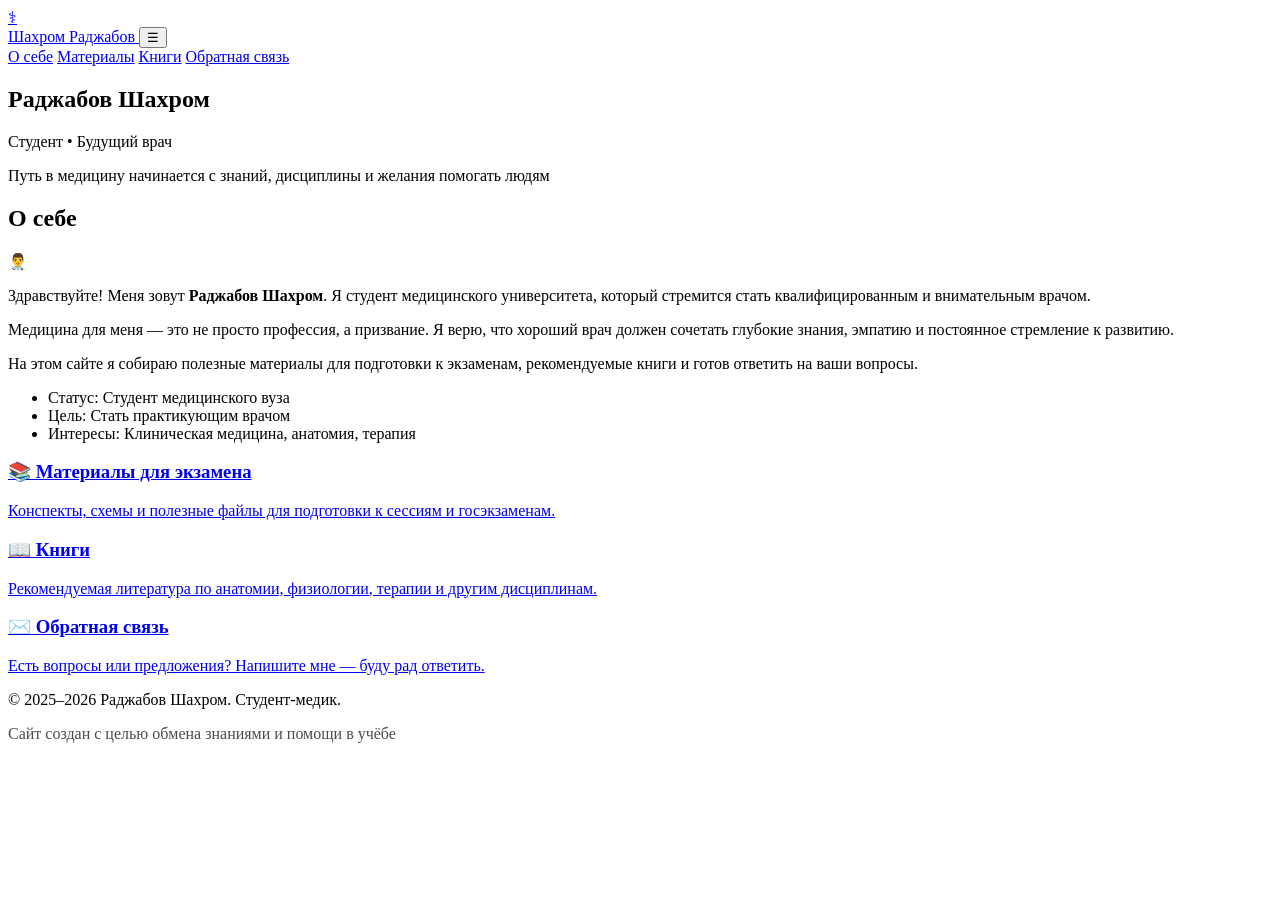
==== index.html @ 245963ad "Add files via upload" ====
<!DOCTYPE html>
<html lang="ru">
<head>
  <meta charset="UTF-8">
  <meta name="viewport" content="width=device-width, initial-scale=1.0">
  <title>Раджабов Шахром — Будущий врач</title>
  <meta name="description" content="Персональный сайт студента-медика Раджабова Шахрома. Материалы для экзамена, книги и контакты.">
  <link rel="stylesheet" href="css/style.css">
</head>
<body>

  <!-- Header -->
  <header class="header">
    <div class="container header-inner">
      <a href="index.html" class="logo">
        <div class="logo-icon">⚕</div>
        <span>Шахром Раджабов</span>
      </a>

      <button class="burger" id="burger" aria-label="Меню">☰</button>

      <nav class="nav" id="nav">
        <a href="index.html" class="active">О себе</a>
        <a href="materials.html">Материалы</a>
        <a href="books.html">Книги</a>
        <a href="contact.html">Обратная связь</a>
      </nav>
    </div>
  </header>

  <!-- Hero -->
  <section class="hero">
    <div class="container">
      <h1>Раджабов Шахром</h1>
      <p class="subtitle">Студент • Будущий врач</p>
      <p class="tagline">Путь в медицину начинается с знаний, дисциплины и желания помогать людям</p>
    </div>
  </section>

  <!-- About -->
  <section class="section">
    <div class="container">
      <h2 class="section-title">О себе</h2>

      <div class="about-content">
        <div class="about-photo">👨‍⚕️</div>

        <div class="about-text">
          <p>
            Здравствуйте! Меня зовут <strong>Раджабов Шахром</strong>. Я студент медицинского университета, 
            который стремится стать квалифицированным и внимательным врачом.
          </p>
          <p>
            Медицина для меня — это не просто профессия, а призвание. Я верю, что хороший врач должен 
            сочетать глубокие знания, эмпатию и постоянное стремление к развитию.
          </p>
          <p>
            На этом сайте я собираю полезные материалы для подготовки к экзаменам, 
            рекомендуемые книги и готов ответить на ваши вопросы.
          </p>

          <ul class="info-list">
            <li>
              <span class="label">Статус:</span>
              <span>Студент медицинского вуза</span>
            </li>
            <li>
              <span class="label">Цель:</span>
              <span>Стать практикующим врачом</span>
            </li>
            <li>
              <span class="label">Интересы:</span>
              <span>Клиническая медицина, анатомия, терапия</span>
            </li>
          </ul>
        </div>
      </div>
    </div>
  </section>

  <!-- Quick links -->
  <section class="section" style="padding-top: 0;">
    <div class="container">
      <div class="grid-3">
        <a href="materials.html" class="card">
          <h3>📚 Материалы для экзамена</h3>
          <p>Конспекты, схемы и полезные файлы для подготовки к сессиям и госэкзаменам.</p>
        </a>
        <a href="books.html" class="card">
          <h3>📖 Книги</h3>
          <p>Рекомендуемая литература по анатомии, физиологии, терапии и другим дисциплинам.</p>
        </a>
        <a href="contact.html" class="card">
          <h3>✉️ Обратная связь</h3>
          <p>Есть вопросы или предложения? Напишите мне — буду рад ответить.</p>
        </a>
      </div>
    </div>
  </section>

  <!-- Footer -->
  <footer class="footer">
    <div class="container">
      <p>© 2025–2026 Раджабов Шахром. Студент-медик.</p>
      <p style="margin-top: 6px; opacity: 0.7;">Сайт создан с целью обмена знаниями и помощи в учёбе</p>
    </div>
  </footer>

  <script src="js/main.js"></script>
</body>
</html>
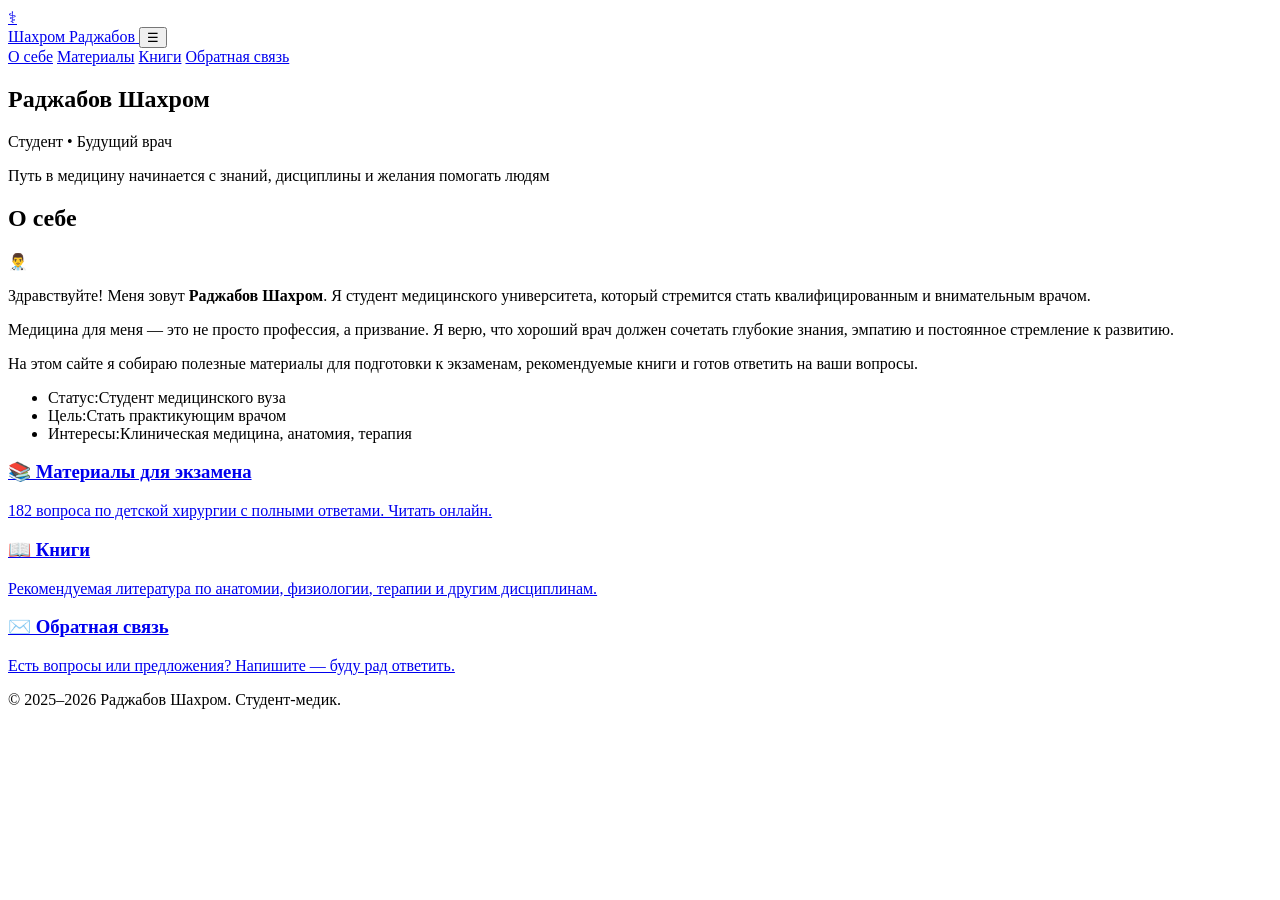
==== commit a71c37bd: "Add files via upload" ====
--- a/index.html
+++ b/index.html
@@ -4,21 +4,18 @@
   <meta charset="UTF-8">
   <meta name="viewport" content="width=device-width, initial-scale=1.0">
   <title>Раджабов Шахром — Будущий врач</title>
-  <meta name="description" content="Персональный сайт студента-медика Раджабова Шахрома. Материалы для экзамена, книги и контакты.">
+  <meta name="description" content="Персональный сайт студента-медика Раджабова Шахрома.">
   <link rel="stylesheet" href="css/style.css">
 </head>
 <body>
 
-  <!-- Header -->
   <header class="header">
     <div class="container header-inner">
       <a href="index.html" class="logo">
         <div class="logo-icon">⚕</div>
         <span>Шахром Раджабов</span>
       </a>
-
       <button class="burger" id="burger" aria-label="Меню">☰</button>
-
       <nav class="nav" id="nav">
         <a href="index.html" class="active">О себе</a>
         <a href="materials.html">Материалы</a>
@@ -28,7 +25,6 @@
     </div>
   </header>
 
-  <!-- Hero -->
   <section class="hero">
     <div class="container">
       <h1>Раджабов Шахром</h1>
@@ -37,14 +33,11 @@
     </div>
   </section>
 
-  <!-- About -->
   <section class="section">
     <div class="container">
       <h2 class="section-title">О себе</h2>
-
       <div class="about-content">
         <div class="about-photo">👨‍⚕️</div>
-
         <div class="about-text">
           <p>
             Здравствуйте! Меня зовут <strong>Раджабов Шахром</strong>. Я студент медицинского университета, 
@@ -58,33 +51,22 @@
             На этом сайте я собираю полезные материалы для подготовки к экзаменам, 
             рекомендуемые книги и готов ответить на ваши вопросы.
           </p>
-
           <ul class="info-list">
-            <li>
-              <span class="label">Статус:</span>
-              <span>Студент медицинского вуза</span>
-            </li>
-            <li>
-              <span class="label">Цель:</span>
-              <span>Стать практикующим врачом</span>
-            </li>
-            <li>
-              <span class="label">Интересы:</span>
-              <span>Клиническая медицина, анатомия, терапия</span>
-            </li>
+            <li><span class="label">Статус:</span><span>Студент медицинского вуза</span></li>
+            <li><span class="label">Цель:</span><span>Стать практикующим врачом</span></li>
+            <li><span class="label">Интересы:</span><span>Клиническая медицина, анатомия, терапия</span></li>
           </ul>
         </div>
       </div>
     </div>
   </section>
 
-  <!-- Quick links -->
   <section class="section" style="padding-top: 0;">
     <div class="container">
       <div class="grid-3">
         <a href="materials.html" class="card">
           <h3>📚 Материалы для экзамена</h3>
-          <p>Конспекты, схемы и полезные файлы для подготовки к сессиям и госэкзаменам.</p>
+          <p>182 вопроса по детской хирургии с полными ответами. Читать онлайн.</p>
         </a>
         <a href="books.html" class="card">
           <h3>📖 Книги</h3>
@@ -92,17 +74,15 @@
         </a>
         <a href="contact.html" class="card">
           <h3>✉️ Обратная связь</h3>
-          <p>Есть вопросы или предложения? Напишите мне — буду рад ответить.</p>
+          <p>Есть вопросы или предложения? Напишите — буду рад ответить.</p>
         </a>
       </div>
     </div>
   </section>
 
-  <!-- Footer -->
   <footer class="footer">
     <div class="container">
       <p>© 2025–2026 Раджабов Шахром. Студент-медик.</p>
-      <p style="margin-top: 6px; opacity: 0.7;">Сайт создан с целью обмена знаниями и помощи в учёбе</p>
     </div>
   </footer>
 
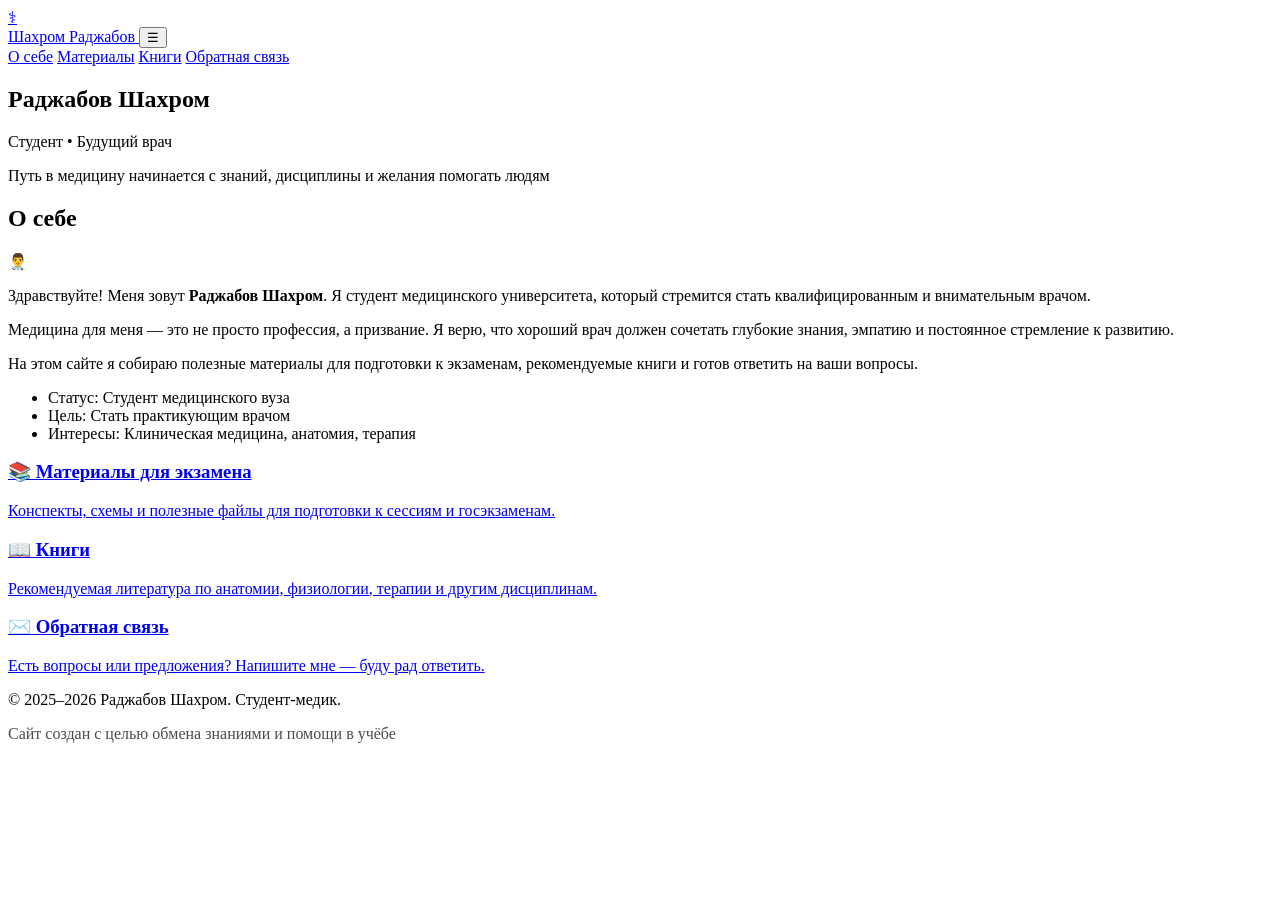
==== commit b4fa3d70: "Add files via upload" ====
--- a/index.html
+++ b/index.html
@@ -4,18 +4,21 @@
   <meta charset="UTF-8">
   <meta name="viewport" content="width=device-width, initial-scale=1.0">
   <title>Раджабов Шахром — Будущий врач</title>
-  <meta name="description" content="Персональный сайт студента-медика Раджабова Шахрома.">
+  <meta name="description" content="Персональный сайт студента-медика Раджабова Шахрома. Материалы для экзамена, книги и контакты.">
   <link rel="stylesheet" href="css/style.css">
 </head>
 <body>
 
+  <!-- Header -->
   <header class="header">
     <div class="container header-inner">
       <a href="index.html" class="logo">
         <div class="logo-icon">⚕</div>
         <span>Шахром Раджабов</span>
       </a>
+
       <button class="burger" id="burger" aria-label="Меню">☰</button>
+
       <nav class="nav" id="nav">
         <a href="index.html" class="active">О себе</a>
         <a href="materials.html">Материалы</a>
@@ -25,6 +28,7 @@
     </div>
   </header>
 
+  <!-- Hero -->
   <section class="hero">
     <div class="container">
       <h1>Раджабов Шахром</h1>
@@ -33,11 +37,14 @@
     </div>
   </section>
 
+  <!-- About -->
   <section class="section">
     <div class="container">
       <h2 class="section-title">О себе</h2>
+
       <div class="about-content">
         <div class="about-photo">👨‍⚕️</div>
+
         <div class="about-text">
           <p>
             Здравствуйте! Меня зовут <strong>Раджабов Шахром</strong>. Я студент медицинского университета, 
@@ -51,22 +58,33 @@
             На этом сайте я собираю полезные материалы для подготовки к экзаменам, 
             рекомендуемые книги и готов ответить на ваши вопросы.
           </p>
+
           <ul class="info-list">
-            <li><span class="label">Статус:</span><span>Студент медицинского вуза</span></li>
-            <li><span class="label">Цель:</span><span>Стать практикующим врачом</span></li>
-            <li><span class="label">Интересы:</span><span>Клиническая медицина, анатомия, терапия</span></li>
+            <li>
+              <span class="label">Статус:</span>
+              <span>Студент медицинского вуза</span>
+            </li>
+            <li>
+              <span class="label">Цель:</span>
+              <span>Стать практикующим врачом</span>
+            </li>
+            <li>
+              <span class="label">Интересы:</span>
+              <span>Клиническая медицина, анатомия, терапия</span>
+            </li>
           </ul>
         </div>
       </div>
     </div>
   </section>
 
+  <!-- Quick links -->
   <section class="section" style="padding-top: 0;">
     <div class="container">
       <div class="grid-3">
         <a href="materials.html" class="card">
           <h3>📚 Материалы для экзамена</h3>
-          <p>182 вопроса по детской хирургии с полными ответами. Читать онлайн.</p>
+          <p>Конспекты, схемы и полезные файлы для подготовки к сессиям и госэкзаменам.</p>
         </a>
         <a href="books.html" class="card">
           <h3>📖 Книги</h3>
@@ -74,15 +92,17 @@
         </a>
         <a href="contact.html" class="card">
           <h3>✉️ Обратная связь</h3>
-          <p>Есть вопросы или предложения? Напишите — буду рад ответить.</p>
+          <p>Есть вопросы или предложения? Напишите мне — буду рад ответить.</p>
         </a>
       </div>
     </div>
   </section>
 
+  <!-- Footer -->
   <footer class="footer">
     <div class="container">
       <p>© 2025–2026 Раджабов Шахром. Студент-медик.</p>
+      <p style="margin-top: 6px; opacity: 0.7;">Сайт создан с целью обмена знаниями и помощи в учёбе</p>
     </div>
   </footer>
 
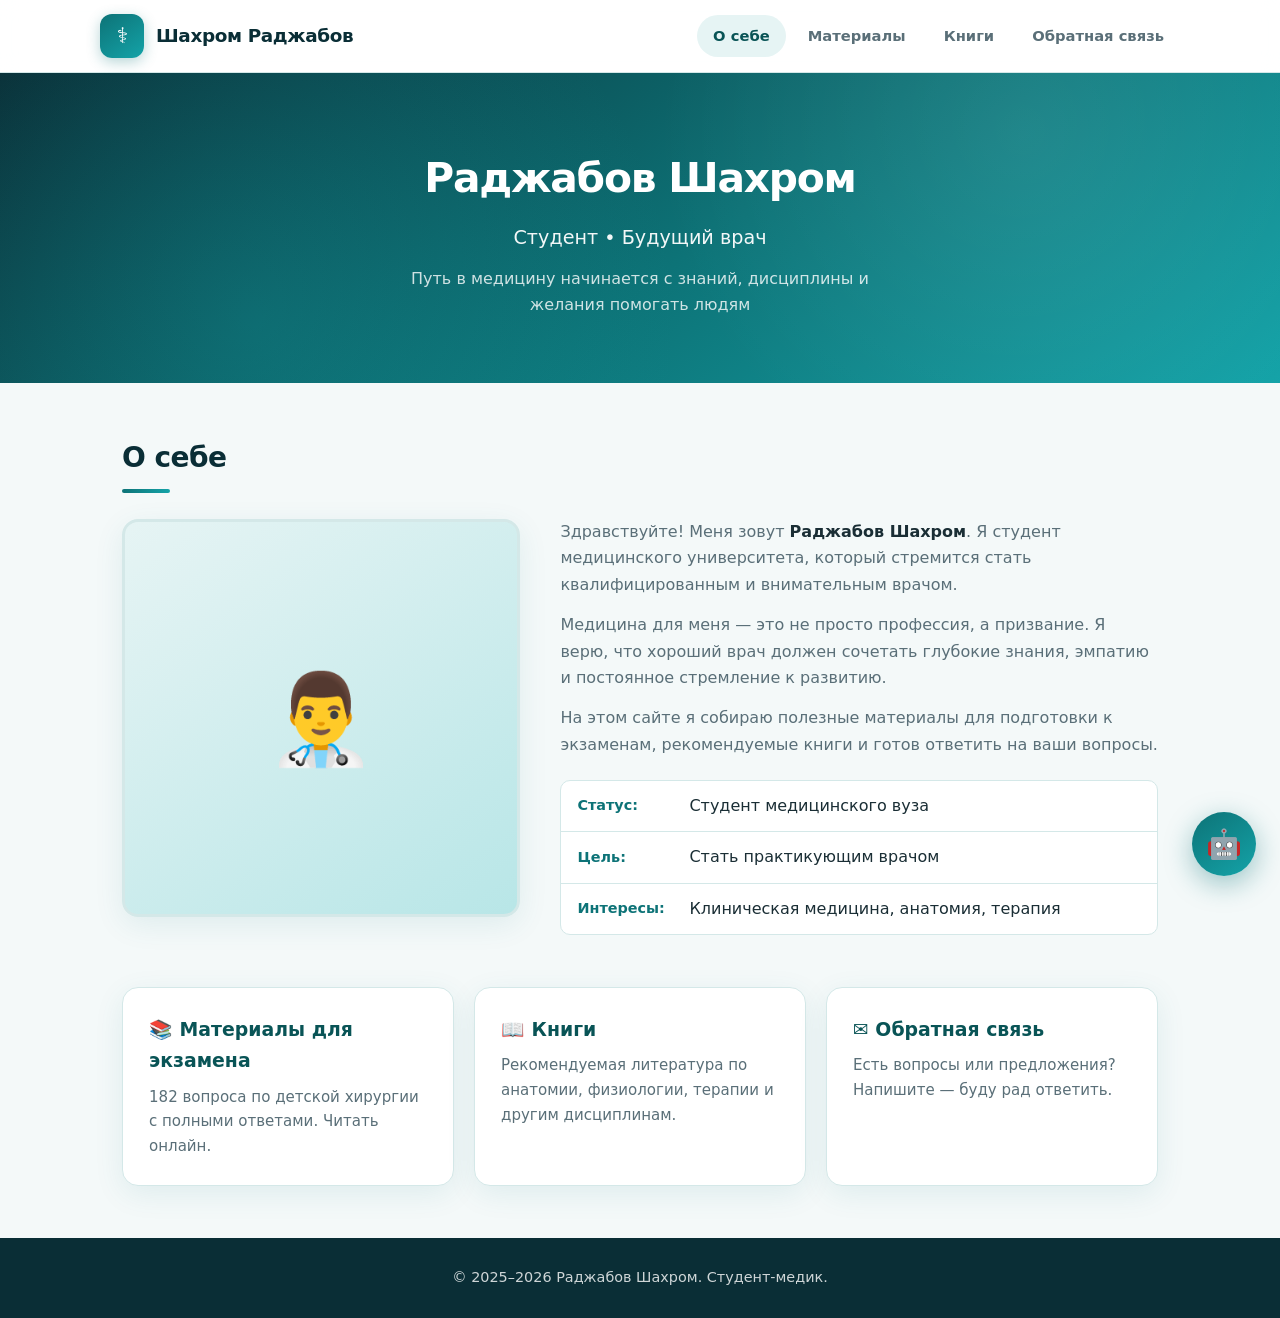
==== commit 8f4c392a: "Add files via upload" ====
--- a/index.html
+++ b/index.html
@@ -4,21 +4,746 @@
   <meta charset="UTF-8">
   <meta name="viewport" content="width=device-width, initial-scale=1.0">
   <title>Раджабов Шахром — Будущий врач</title>
-  <meta name="description" content="Персональный сайт студента-медика Раджабова Шахрома. Материалы для экзамена, книги и контакты.">
-  <link rel="stylesheet" href="css/style.css">
+  <meta name="description" content="Персональный сайт студента-медика Раджабова Шахрома.">
+  <style>
+/* ===== Современный медицинский дизайн ===== */
+@import url('https://fonts.googleapis.com/css2?family=Manrope:wght@400;500;600;700;800&family=JetBrains+Mono:wght@500&display=swap');
+
+:root {
+  --primary: #0d7377;
+  --primary-dark: #095456;
+  --primary-light: #e6f4f4;
+  --accent: #14a3a8;
+  --accent-soft: #b8e6e7;
+  --deep: #0a2e36;
+  --text: #1a2e35;
+  --text-light: #5a6f78;
+  --bg: #f4f9f9;
+  --white: #ffffff;
+  --border: #d4e8e8;
+  --shadow: 0 8px 30px rgba(13, 115, 119, 0.09);
+  --shadow-lg: 0 20px 50px rgba(13, 115, 119, 0.12);
+  --radius: 16px;
+  --radius-sm: 10px;
+}
+
+* { margin: 0; padding: 0; box-sizing: border-box; }
+
+html { scroll-behavior: smooth; }
+
+body {
+  font-family: 'Manrope', system-ui, sans-serif;
+  background: var(--bg);
+  color: var(--text);
+  line-height: 1.65;
+  min-height: 100vh;
+  display: flex;
+  flex-direction: column;
+}
+
+a { text-decoration: none; color: inherit; transition: 0.2s; }
+img { max-width: 100%; display: block; }
+
+.container {
+  width: 100%;
+  max-width: 1080px;
+  margin: 0 auto;
+  padding: 0 22px;
+}
+
+/* ===== Header ===== */
+.header {
+  background: rgba(255,255,255,0.92);
+  backdrop-filter: blur(12px);
+  -webkit-backdrop-filter: blur(12px);
+  border-bottom: 1px solid var(--border);
+  position: sticky;
+  top: 0;
+  z-index: 100;
+}
+
+.header-inner {
+  display: flex;
+  align-items: center;
+  justify-content: space-between;
+  padding: 14px 0;
+  gap: 16px;
+}
+
+.logo {
+  display: flex;
+  align-items: center;
+  gap: 12px;
+  font-weight: 800;
+  font-size: 1.15rem;
+  color: var(--deep);
+  letter-spacing: -0.02em;
+}
+
+.logo-icon {
+  width: 44px;
+  height: 44px;
+  background: linear-gradient(145deg, var(--primary), var(--accent));
+  border-radius: 12px;
+  display: flex;
+  align-items: center;
+  justify-content: center;
+  color: white;
+  font-size: 1.35rem;
+  box-shadow: 0 4px 14px rgba(13,115,119,0.3);
+}
+
+.nav {
+  display: flex;
+  gap: 6px;
+  flex-wrap: wrap;
+}
+
+.nav a {
+  padding: 9px 16px;
+  border-radius: 999px;
+  font-weight: 600;
+  font-size: 0.92rem;
+  color: var(--text-light);
+}
+
+.nav a:hover,
+.nav a.active {
+  background: var(--primary-light);
+  color: var(--primary-dark);
+}
+
+.burger {
+  display: none;
+  background: none;
+  border: none;
+  font-size: 1.55rem;
+  cursor: pointer;
+  color: var(--primary);
+}
+
+/* ===== Hero ===== */
+.hero {
+  background: linear-gradient(145deg, #0a2e36 0%, #0d7377 55%, #14a3a8 100%);
+  color: white;
+  padding: 72px 0 64px;
+  text-align: center;
+  position: relative;
+  overflow: hidden;
+}
+
+.hero::before {
+  content: '';
+  position: absolute;
+  inset: 0;
+  background: 
+    radial-gradient(circle at 20% 80%, rgba(20,163,168,0.25) 0%, transparent 40%),
+    radial-gradient(circle at 80% 20%, rgba(255,255,255,0.08) 0%, transparent 35%);
+  pointer-events: none;
+}
+
+.hero h1 {
+  font-size: 2.55rem;
+  margin-bottom: 10px;
+  font-weight: 800;
+  letter-spacing: -0.03em;
+  position: relative;
+}
+
+.hero .subtitle {
+  font-size: 1.2rem;
+  opacity: 0.95;
+  margin-bottom: 8px;
+  font-weight: 500;
+  position: relative;
+}
+
+.hero .tagline {
+  font-size: 1rem;
+  opacity: 0.8;
+  max-width: 480px;
+  margin: 12px auto 0;
+  position: relative;
+}
+
+/* ===== Sections ===== */
+.section {
+  padding: 52px 0;
+}
+
+.section-title {
+  font-size: 1.75rem;
+  color: var(--deep);
+  margin-bottom: 26px;
+  font-weight: 800;
+  letter-spacing: -0.02em;
+  position: relative;
+  padding-bottom: 12px;
+}
+
+.section-title::after {
+  content: '';
+  position: absolute;
+  left: 0;
+  bottom: 0;
+  width: 48px;
+  height: 4px;
+  background: linear-gradient(90deg, var(--primary), var(--accent));
+  border-radius: 4px;
+}
+
+/* ===== Cards ===== */
+.card {
+  background: var(--white);
+  border-radius: var(--radius);
+  padding: 26px;
+  box-shadow: var(--shadow);
+  border: 1px solid var(--border);
+  height: 100%;
+  transition: transform 0.25s, box-shadow 0.25s;
+}
+
+.card:hover {
+  transform: translateY(-5px);
+  box-shadow: var(--shadow-lg);
+}
+
+.card h3 {
+  color: var(--primary-dark);
+  margin-bottom: 8px;
+  font-size: 1.18rem;
+  font-weight: 700;
+}
+
+.card p {
+  color: var(--text-light);
+  font-size: 0.94rem;
+}
+
+.grid-2 {
+  display: grid;
+  grid-template-columns: repeat(auto-fit, minmax(280px, 1fr));
+  gap: 22px;
+}
+
+.grid-3 {
+  display: grid;
+  grid-template-columns: repeat(auto-fit, minmax(240px, 1fr));
+  gap: 20px;
+}
+
+/* ===== About ===== */
+.about-content {
+  display: grid;
+  grid-template-columns: 1fr 1.5fr;
+  gap: 40px;
+  align-items: start;
+}
+
+.about-photo {
+  background: linear-gradient(145deg, var(--primary-light), var(--accent-soft));
+  border-radius: var(--radius);
+  aspect-ratio: 1;
+  display: flex;
+  align-items: center;
+  justify-content: center;
+  font-size: 5.5rem;
+  border: 3px solid var(--border);
+  box-shadow: var(--shadow);
+}
+
+.about-text p {
+  margin-bottom: 14px;
+  color: var(--text-light);
+}
+
+.about-text strong { color: var(--text); }
+
+.info-list {
+  list-style: none;
+  margin-top: 22px;
+  background: var(--white);
+  border-radius: var(--radius-sm);
+  border: 1px solid var(--border);
+  overflow: hidden;
+}
+
+.info-list li {
+  padding: 12px 16px;
+  border-bottom: 1px solid var(--border);
+  display: flex;
+  gap: 12px;
+  align-items: center;
+}
+
+.info-list li:last-child { border-bottom: none; }
+
+.info-list .label {
+  font-weight: 700;
+  color: var(--primary);
+  min-width: 100px;
+  font-size: 0.9rem;
+}
+
+/* ===== Materials special ===== */
+.material-hero {
+  background: linear-gradient(145deg, #0a2e36, #0d7377 60%, #14a3a8);
+  color: white;
+  padding: 32px;
+  border-radius: var(--radius);
+  margin-bottom: 28px;
+  position: relative;
+  overflow: hidden;
+}
+
+.material-hero::before {
+  content: '';
+  position: absolute;
+  top: -40%;
+  right: -10%;
+  width: 280px;
+  height: 280px;
+  background: radial-gradient(circle, rgba(255,255,255,0.12) 0%, transparent 70%);
+  pointer-events: none;
+}
+
+.material-hero h3 {
+  color: white;
+  margin-bottom: 10px;
+  font-size: 1.4rem;
+  font-weight: 800;
+  position: relative;
+}
+
+.material-hero p {
+  opacity: 0.92;
+  margin-bottom: 20px;
+  line-height: 1.55;
+  position: relative;
+  max-width: 560px;
+}
+
+.btn-read {
+  display: inline-flex;
+  align-items: center;
+  gap: 10px;
+  background: white;
+  color: var(--primary-dark);
+  padding: 13px 24px;
+  border-radius: 999px;
+  font-weight: 700;
+  font-size: 0.98rem;
+  border: none;
+  cursor: pointer;
+  transition: 0.2s;
+  box-shadow: 0 4px 16px rgba(0,0,0,0.12);
+  position: relative;
+}
+
+.btn-read:hover {
+  transform: translateY(-2px);
+  box-shadow: 0 8px 24px rgba(0,0,0,0.15);
+}
+
+/* PDF Viewer Modal */
+.pdf-modal {
+  display: none;
+  position: fixed;
+  inset: 0;
+  background: rgba(10, 46, 54, 0.75);
+  z-index: 2000;
+  align-items: center;
+  justify-content: center;
+  padding: 16px;
+  backdrop-filter: blur(6px);
+}
+
+.pdf-modal.open {
+  display: flex;
+}
+
+.pdf-modal-inner {
+  background: white;
+  width: 100%;
+  max-width: 960px;
+  height: 90vh;
+  border-radius: 16px;
+  overflow: hidden;
+  display: flex;
+  flex-direction: column;
+  box-shadow: 0 25px 60px rgba(0,0,0,0.3);
+}
+
+.pdf-modal-header {
+  display: flex;
+  align-items: center;
+  justify-content: space-between;
+  padding: 12px 18px;
+  background: var(--deep);
+  color: white;
+  font-weight: 700;
+}
+
+.pdf-modal-header button {
+  background: rgba(255,255,255,0.15);
+  border: none;
+  color: white;
+  width: 36px;
+  height: 36px;
+  border-radius: 8px;
+  cursor: pointer;
+  font-size: 1.2rem;
+}
+
+.pdf-modal-body {
+  flex: 1;
+  background: #e8eef0;
+}
+
+.pdf-modal-body iframe,
+.pdf-modal-body embed {
+  width: 100%;
+  height: 100%;
+  border: none;
+}
+
+/* Search & questions */
+.search-box { margin-bottom: 20px; }
+.search-box input {
+  width: 100%;
+  max-width: 480px;
+  padding: 13px 18px;
+  border: 1.5px solid var(--border);
+  border-radius: 999px;
+  font-size: 1rem;
+  background: white;
+  font-family: inherit;
+  transition: 0.2s;
+}
+.search-box input:focus {
+  outline: none;
+  border-color: var(--primary);
+  box-shadow: 0 0 0 4px rgba(13,115,119,0.12);
+}
+
+.stats {
+  display: flex;
+  gap: 18px;
+  flex-wrap: wrap;
+  margin-bottom: 18px;
+  font-size: 0.9rem;
+  color: var(--text-light);
+}
+.stats strong { color: var(--primary); }
+
+.q-list { list-style: none; }
+.q-item {
+  background: white;
+  border: 1px solid var(--border);
+  border-radius: var(--radius-sm);
+  margin-bottom: 8px;
+  overflow: hidden;
+  transition: 0.15s;
+}
+.q-item:hover { box-shadow: var(--shadow); }
+.q-header {
+  display: flex;
+  align-items: flex-start;
+  gap: 12px;
+  padding: 13px 16px;
+  cursor: pointer;
+  user-select: none;
+}
+.q-num {
+  background: var(--primary-light);
+  color: var(--primary-dark);
+  font-weight: 800;
+  font-size: 0.8rem;
+  min-width: 34px;
+  height: 26px;
+  border-radius: 8px;
+  display: flex;
+  align-items: center;
+  justify-content: center;
+  flex-shrink: 0;
+  font-family: 'JetBrains Mono', monospace;
+}
+.q-title {
+  flex: 1;
+  font-weight: 600;
+  color: var(--text);
+  line-height: 1.4;
+  font-size: 0.95rem;
+}
+.q-toggle {
+  color: var(--text-light);
+  font-size: 0.85rem;
+  transition: transform 0.2s;
+  margin-top: 3px;
+}
+.q-item.open .q-toggle { transform: rotate(180deg); }
+.q-body {
+  display: none;
+  padding: 0 16px 14px 62px;
+  color: var(--text-light);
+  font-size: 0.9rem;
+  border-top: 1px solid var(--border);
+}
+.q-item.open .q-body {
+  display: block;
+  padding-top: 12px;
+}
+.q-body a { color: var(--primary); font-weight: 600; }
+
+.note {
+  background: var(--primary-light);
+  border-left: 4px solid var(--primary);
+  padding: 14px 18px;
+  border-radius: 0 10px 10px 0;
+  margin-bottom: 22px;
+  font-size: 0.92rem;
+  color: var(--text-light);
+}
+
+/* Item cards */
+.item-card {
+  display: flex;
+  gap: 16px;
+  align-items: flex-start;
+}
+.item-icon {
+  width: 50px;
+  height: 50px;
+  background: var(--primary-light);
+  border-radius: 12px;
+  display: flex;
+  align-items: center;
+  justify-content: center;
+  font-size: 1.45rem;
+  color: var(--primary);
+  flex-shrink: 0;
+}
+.badge {
+  display: inline-block;
+  background: var(--primary-light);
+  color: var(--primary-dark);
+  font-size: 0.72rem;
+  font-weight: 700;
+  padding: 3px 10px;
+  border-radius: 20px;
+  margin-top: 8px;
+}
+
+/* Contact form */
+.contact-form {
+  background: white;
+  padding: 30px;
+  border-radius: var(--radius);
+  box-shadow: var(--shadow);
+  border: 1px solid var(--border);
+  max-width: 560px;
+}
+.form-group { margin-bottom: 18px; }
+.form-group label {
+  display: block;
+  font-weight: 700;
+  margin-bottom: 6px;
+  color: var(--text);
+  font-size: 0.92rem;
+}
+.form-group input,
+.form-group textarea {
+  width: 100%;
+  padding: 12px 14px;
+  border: 1.5px solid var(--border);
+  border-radius: 10px;
+  font-size: 1rem;
+  font-family: inherit;
+  background: var(--bg);
+  transition: 0.2s;
+}
+.form-group input:focus,
+.form-group textarea:focus {
+  outline: none;
+  border-color: var(--primary);
+  background: white;
+}
+.form-group textarea { min-height: 130px; resize: vertical; }
+
+.btn {
+  display: inline-flex;
+  align-items: center;
+  gap: 8px;
+  background: linear-gradient(135deg, var(--primary), var(--accent));
+  color: white;
+  border: none;
+  padding: 13px 26px;
+  border-radius: 999px;
+  font-size: 1rem;
+  font-weight: 700;
+  cursor: pointer;
+  transition: 0.2s;
+  font-family: inherit;
+}
+.btn:hover {
+  transform: translateY(-2px);
+  box-shadow: 0 8px 22px rgba(13,115,119,0.3);
+}
+
+/* Footer */
+.footer {
+  background: var(--deep);
+  color: rgba(255,255,255,0.8);
+  padding: 28px 0;
+  margin-top: auto;
+  text-align: center;
+  font-size: 0.9rem;
+}
+.footer a { color: white; font-weight: 600; }
+
+/* ===== AI Chat Widget ===== */
+.ai-chat-btn {
+  position: fixed;
+  bottom: 24px;
+  right: 24px;
+  width: 64px;
+  height: 64px;
+  border-radius: 50%;
+  background: linear-gradient(145deg, var(--primary), var(--accent));
+  color: white;
+  border: none;
+  box-shadow: 0 8px 28px rgba(13, 115, 119, 0.4);
+  cursor: pointer;
+  z-index: 1500;
+  display: flex;
+  align-items: center;
+  justify-content: center;
+  font-size: 1.8rem;
+  transition: transform 0.2s, box-shadow 0.2s;
+  animation: pulse-soft 2.5s infinite;
+}
+
+@keyframes pulse-soft {
+  0%, 100% { box-shadow: 0 8px 28px rgba(13, 115, 119, 0.4); }
+  50% { box-shadow: 0 8px 36px rgba(13, 115, 119, 0.55), 0 0 0 10px rgba(13, 115, 119, 0.08); }
+}
+
+.ai-chat-btn:hover {
+  transform: scale(1.1);
+  animation: none;
+}
+
+.ai-chat-btn.open {
+  background: #5a6f78;
+  animation: none;
+}
+
+.ai-chat-panel {
+  position: fixed;
+  bottom: 100px;
+  right: 24px;
+  width: 390px;
+  max-width: calc(100vw - 28px);
+  height: 540px;
+  max-height: calc(100vh - 130px);
+  background: white;
+  border-radius: 18px;
+  box-shadow: 0 16px 50px rgba(0,0,0,0.2);
+  z-index: 1499;
+  display: none;
+  flex-direction: column;
+  overflow: hidden;
+  border: 1px solid var(--border);
+}
+
+.ai-chat-panel.open { display: flex; }
+
+.ai-chat-header {
+  background: linear-gradient(145deg, var(--deep), var(--primary));
+  color: white;
+  padding: 14px 16px;
+  display: flex;
+  align-items: center;
+  justify-content: space-between;
+  font-weight: 700;
+  font-size: 1rem;
+}
+
+.ai-chat-header button {
+  background: rgba(255,255,255,0.18);
+  border: none;
+  color: white;
+  width: 34px;
+  height: 34px;
+  border-radius: 10px;
+  cursor: pointer;
+  font-size: 1.15rem;
+  display: flex;
+  align-items: center;
+  justify-content: center;
+}
+
+.ai-chat-body {
+  flex: 1;
+  background: #f0f7f7;
+  position: relative;
+}
+
+.ai-chat-body iframe {
+  width: 100%;
+  height: 100%;
+  border: none;
+}
+
+.ai-chat-disclaimer {
+  padding: 9px 14px;
+  font-size: 0.7rem;
+  color: var(--text-light);
+  background: #eef5f5;
+  border-top: 1px solid var(--border);
+  text-align: center;
+  line-height: 1.4;
+}
+
+/* Responsive */
+@media (max-width: 768px) {
+  .burger { display: block; }
+  .nav {
+    display: none;
+    position: absolute;
+    top: 100%;
+    left: 0; right: 0;
+    background: white;
+    flex-direction: column;
+    padding: 14px;
+    box-shadow: var(--shadow);
+    border-top: 1px solid var(--border);
+  }
+  .nav.open { display: flex; }
+  .nav a { padding: 12px 16px; border-radius: 10px; }
+  .hero h1 { font-size: 1.9rem; }
+  .about-content { grid-template-columns: 1fr; }
+  .about-photo { max-width: 200px; margin: 0 auto; }
+  .section { padding: 40px 0; }
+  .ai-chat-panel {
+    right: 12px; left: 12px;
+    width: auto;
+    bottom: 92px;
+  }
+  .ai-chat-btn { right: 16px; bottom: 16px; width: 58px; height: 58px; }
+}
+
+</style>
 </head>
 <body>
 
-  <!-- Header -->
   <header class="header">
     <div class="container header-inner">
       <a href="index.html" class="logo">
         <div class="logo-icon">⚕</div>
         <span>Шахром Раджабов</span>
       </a>
-
       <button class="burger" id="burger" aria-label="Меню">☰</button>
-
       <nav class="nav" id="nav">
         <a href="index.html" class="active">О себе</a>
         <a href="materials.html">Материалы</a>
@@ -28,7 +753,6 @@
     </div>
   </header>
 
-  <!-- Hero -->
   <section class="hero">
     <div class="container">
       <h1>Раджабов Шахром</h1>
@@ -37,14 +761,11 @@
     </div>
   </section>
 
-  <!-- About -->
   <section class="section">
     <div class="container">
       <h2 class="section-title">О себе</h2>
-
       <div class="about-content">
         <div class="about-photo">👨‍⚕️</div>
-
         <div class="about-text">
           <p>
             Здравствуйте! Меня зовут <strong>Раджабов Шахром</strong>. Я студент медицинского университета, 
@@ -58,33 +779,22 @@
             На этом сайте я собираю полезные материалы для подготовки к экзаменам, 
             рекомендуемые книги и готов ответить на ваши вопросы.
           </p>
-
           <ul class="info-list">
-            <li>
-              <span class="label">Статус:</span>
-              <span>Студент медицинского вуза</span>
-            </li>
-            <li>
-              <span class="label">Цель:</span>
-              <span>Стать практикующим врачом</span>
-            </li>
-            <li>
-              <span class="label">Интересы:</span>
-              <span>Клиническая медицина, анатомия, терапия</span>
-            </li>
+            <li><span class="label">Статус:</span><span>Студент медицинского вуза</span></li>
+            <li><span class="label">Цель:</span><span>Стать практикующим врачом</span></li>
+            <li><span class="label">Интересы:</span><span>Клиническая медицина, анатомия, терапия</span></li>
           </ul>
         </div>
       </div>
     </div>
   </section>
 
-  <!-- Quick links -->
   <section class="section" style="padding-top: 0;">
     <div class="container">
       <div class="grid-3">
         <a href="materials.html" class="card">
           <h3>📚 Материалы для экзамена</h3>
-          <p>Конспекты, схемы и полезные файлы для подготовки к сессиям и госэкзаменам.</p>
+          <p>182 вопроса по детской хирургии с полными ответами. Читать онлайн.</p>
         </a>
         <a href="books.html" class="card">
           <h3>📖 Книги</h3>
@@ -92,20 +802,139 @@
         </a>
         <a href="contact.html" class="card">
           <h3>✉️ Обратная связь</h3>
-          <p>Есть вопросы или предложения? Напишите мне — буду рад ответить.</p>
+          <p>Есть вопросы или предложения? Напишите — буду рад ответить.</p>
         </a>
       </div>
     </div>
   </section>
 
-  <!-- Footer -->
   <footer class="footer">
     <div class="container">
       <p>© 2025–2026 Раджабов Шахром. Студент-медик.</p>
-      <p style="margin-top: 6px; opacity: 0.7;">Сайт создан с целью обмена знаниями и помощи в учёбе</p>
     </div>
   </footer>
 
-  <script src="js/main.js"></script>
+  
+<script>
+// Мобильное меню + AI + PDF viewer
+document.addEventListener('DOMContentLoaded', () => {
+  // Burger menu
+  const burger = document.getElementById('burger');
+  const nav = document.getElementById('nav');
+  if (burger && nav) {
+    burger.addEventListener('click', () => {
+      nav.classList.toggle('open');
+      burger.textContent = nav.classList.contains('open') ? '✕' : '☰';
+    });
+    nav.querySelectorAll('a').forEach(link => {
+      link.addEventListener('click', () => {
+        nav.classList.remove('open');
+        burger.textContent = '☰';
+      });
+    });
+  }
+
+  // AI Chat
+  initAIChat();
+
+  // PDF Viewer buttons
+  document.querySelectorAll('[data-open-pdf]').forEach(btn => {
+    btn.addEventListener('click', (e) => {
+      e.preventDefault();
+      openPdfViewer(btn.getAttribute('data-open-pdf'));
+    });
+  });
+});
+
+function initAIChat() {
+  // Remove existing if any
+  const oldBtn = document.getElementById('aiChatBtn');
+  const oldPanel = document.getElementById('aiChatPanel');
+  if (oldBtn) oldBtn.remove();
+  if (oldPanel) oldPanel.remove();
+
+  const btn = document.createElement('button');
+  btn.className = 'ai-chat-btn';
+  btn.id = 'aiChatBtn';
+  btn.setAttribute('aria-label', 'Открыть ИИ-помощник');
+  btn.innerHTML = '🤖';
+  document.body.appendChild(btn);
+
+  const panel = document.createElement('div');
+  panel.className = 'ai-chat-panel';
+  panel.id = 'aiChatPanel';
+  panel.innerHTML = `
+    <div class="ai-chat-header">
+      <span>🤖 ИИ-помощник</span>
+      <button id="aiChatClose" aria-label="Закрыть">✕</button>
+    </div>
+    <div class="ai-chat-body">
+      <iframe 
+        src="https://free.ai/embed/chat/" 
+        title="AI Chat"
+        allow="clipboard-write"
+        loading="lazy">
+      </iframe>
+    </div>
+    <div class="ai-chat-disclaimer">
+      Общий ИИ-помощник. Не заменяет учебники и врача.<br>
+      Для точных ответов по экзамену — откройте материалы сайта.
+    </div>
+  `;
+  document.body.appendChild(panel);
+
+  const closeBtn = document.getElementById('aiChatClose');
+
+  btn.addEventListener('click', () => {
+    const isOpen = panel.classList.toggle('open');
+    btn.classList.toggle('open', isOpen);
+    btn.innerHTML = isOpen ? '✕' : '🤖';
+  });
+
+  closeBtn.addEventListener('click', () => {
+    panel.classList.remove('open');
+    btn.classList.remove('open');
+    btn.innerHTML = '🤖';
+  });
+}
+
+// PDF Viewer
+function openPdfViewer(pdfUrl) {
+  let modal = document.getElementById('pdfModal');
+  if (!modal) {
+    modal = document.createElement('div');
+    modal.id = 'pdfModal';
+    modal.className = 'pdf-modal';
+    modal.innerHTML = `
+      <div class="pdf-modal-inner">
+        <div class="pdf-modal-header">
+          <span>Детская хирургия — вопросы 1–182</span>
+          <button id="pdfModalClose" aria-label="Закрыть">✕</button>
+        </div>
+        <div class="pdf-modal-body">
+          <iframe id="pdfFrame" src="" title="PDF Viewer"></iframe>
+        </div>
+      </div>
+    `;
+    document.body.appendChild(modal);
+
+    document.getElementById('pdfModalClose').addEventListener('click', () => {
+      modal.classList.remove('open');
+      document.getElementById('pdfFrame').src = '';
+    });
+
+    modal.addEventListener('click', (e) => {
+      if (e.target === modal) {
+        modal.classList.remove('open');
+        document.getElementById('pdfFrame').src = '';
+      }
+    });
+  }
+
+  document.getElementById('pdfFrame').src = pdfUrl + '#toolbar=1&navpanes=0';
+  modal.classList.add('open');
+}
+
+</script>
 </body>
 </html>
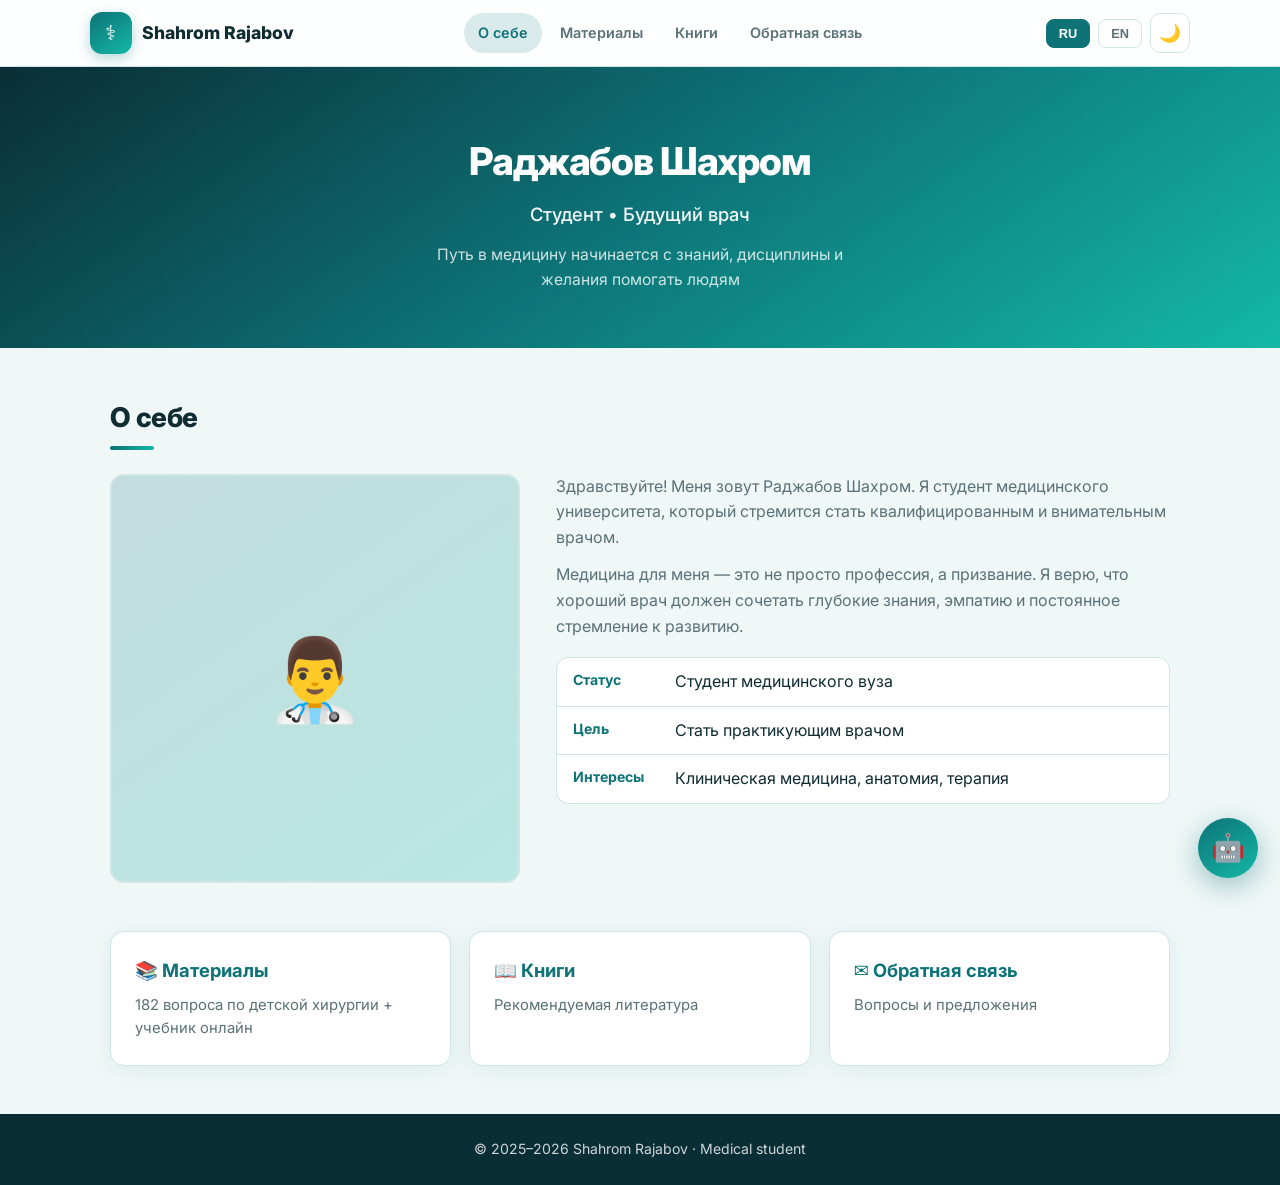
==== commit 5a691f0f: "Add files via upload" ====
--- a/index.html
+++ b/index.html
@@ -3,903 +3,568 @@
 <head>
   <meta charset="UTF-8">
   <meta name="viewport" content="width=device-width, initial-scale=1.0">
-  <title>Раджабов Шахром — Будущий врач</title>
-  <meta name="description" content="Персональный сайт студента-медика Раджабова Шахрома.">
-  <style>
-/* ===== Современный медицинский дизайн ===== */
-@import url('https://fonts.googleapis.com/css2?family=Manrope:wght@400;500;600;700;800&family=JetBrains+Mono:wght@500&display=swap');
+  <title>Shahrom Rajabov — Future Doctor</title>
+  <style>@import url('https://fonts.googleapis.com/css2?family=Inter:wght@400;500;600;700;800&display=swap');
 
 :root {
+  --bg: #f0f7f7;
+  --bg-card: #ffffff;
+  --text: #0f2c32;
+  --text-muted: #5a7178;
   --primary: #0d7377;
-  --primary-dark: #095456;
-  --primary-light: #e6f4f4;
-  --accent: #14a3a8;
-  --accent-soft: #b8e6e7;
-  --deep: #0a2e36;
-  --text: #1a2e35;
-  --text-light: #5a6f78;
-  --bg: #f4f9f9;
-  --white: #ffffff;
-  --border: #d4e8e8;
-  --shadow: 0 8px 30px rgba(13, 115, 119, 0.09);
-  --shadow-lg: 0 20px 50px rgba(13, 115, 119, 0.12);
-  --radius: 16px;
-  --radius-sm: 10px;
+  --primary-hover: #0a5c5f;
+  --accent: #14b8a6;
+  --border: #d0e5e5;
+  --header-bg: rgba(255,255,255,0.9);
+  --shadow: 0 4px 24px rgba(13,115,119,0.08);
+  --radius: 14px;
+  --danger: #e11d48;
+}
+
+[data-theme="dark"] {
+  --bg: #0b1a1d;
+  --bg-card: #122529;
+  --text: #e6f2f2;
+  --text-muted: #8aa3a8;
+  --primary: #2dd4bf;
+  --primary-hover: #5eead4;
+  --accent: #14b8a6;
+  --border: #1e3a3f;
+  --header-bg: rgba(11,26,29,0.92);
+  --shadow: 0 4px 24px rgba(0,0,0,0.35);
 }
 
 * { margin: 0; padding: 0; box-sizing: border-box; }
-
 html { scroll-behavior: smooth; }
-
 body {
-  font-family: 'Manrope', system-ui, sans-serif;
+  font-family: 'Inter', system-ui, sans-serif;
   background: var(--bg);
   color: var(--text);
-  line-height: 1.65;
+  line-height: 1.6;
   min-height: 100vh;
   display: flex;
   flex-direction: column;
-}
-
+  transition: background 0.25s, color 0.25s;
+}
 a { text-decoration: none; color: inherit; transition: 0.2s; }
-img { max-width: 100%; display: block; }
-
-.container {
-  width: 100%;
-  max-width: 1080px;
-  margin: 0 auto;
-  padding: 0 22px;
-}
-
-/* ===== Header ===== */
+.container { width: 100%; max-width: 1100px; margin: 0 auto; padding: 0 20px; }
+
+/* Header */
 .header {
-  background: rgba(255,255,255,0.92);
-  backdrop-filter: blur(12px);
-  -webkit-backdrop-filter: blur(12px);
+  background: var(--header-bg);
+  backdrop-filter: blur(14px);
   border-bottom: 1px solid var(--border);
   position: sticky;
   top: 0;
   z-index: 100;
 }
-
 .header-inner {
   display: flex;
   align-items: center;
   justify-content: space-between;
-  padding: 14px 0;
-  gap: 16px;
-}
-
+  padding: 12px 0;
+  gap: 12px;
+}
 .logo {
   display: flex;
   align-items: center;
-  gap: 12px;
+  gap: 10px;
   font-weight: 800;
-  font-size: 1.15rem;
-  color: var(--deep);
-  letter-spacing: -0.02em;
-}
-
+  font-size: 1.1rem;
+  color: var(--text);
+}
 .logo-icon {
-  width: 44px;
-  height: 44px;
+  width: 42px; height: 42px;
   background: linear-gradient(145deg, var(--primary), var(--accent));
   border-radius: 12px;
-  display: flex;
-  align-items: center;
-  justify-content: center;
-  color: white;
-  font-size: 1.35rem;
+  display: flex; align-items: center; justify-content: center;
+  color: white; font-size: 1.3rem;
   box-shadow: 0 4px 14px rgba(13,115,119,0.3);
 }
-
-.nav {
-  display: flex;
-  gap: 6px;
-  flex-wrap: wrap;
-}
-
+.nav { display: flex; gap: 4px; flex-wrap: wrap; }
 .nav a {
-  padding: 9px 16px;
+  padding: 8px 14px;
   border-radius: 999px;
   font-weight: 600;
-  font-size: 0.92rem;
-  color: var(--text-light);
-}
-
-.nav a:hover,
-.nav a.active {
-  background: var(--primary-light);
-  color: var(--primary-dark);
-}
-
-.burger {
-  display: none;
-  background: none;
-  border: none;
-  font-size: 1.55rem;
+  font-size: 0.9rem;
+  color: var(--text-muted);
+}
+.nav a:hover, .nav a.active {
+  background: color-mix(in srgb, var(--primary) 15%, transparent);
+  color: var(--primary);
+}
+.header-actions { display: flex; align-items: center; gap: 8px; }
+.icon-btn {
+  width: 40px; height: 40px;
+  border-radius: 10px;
+  border: 1px solid var(--border);
+  background: var(--bg-card);
+  color: var(--text);
   cursor: pointer;
-  color: var(--primary);
-}
-
-/* ===== Hero ===== */
+  display: flex; align-items: center; justify-content: center;
+  font-size: 1.1rem;
+  transition: 0.2s;
+}
+.icon-btn:hover { border-color: var(--primary); color: var(--primary); }
+.lang-btn {
+  padding: 6px 12px;
+  border-radius: 8px;
+  border: 1px solid var(--border);
+  background: var(--bg-card);
+  color: var(--text-muted);
+  font-weight: 700;
+  font-size: 0.8rem;
+  cursor: pointer;
+}
+.lang-btn.active { background: var(--primary); color: white; border-color: var(--primary); }
+.burger { display: none; background: none; border: none; font-size: 1.5rem; cursor: pointer; color: var(--primary); }
+
+/* Hero */
 .hero {
-  background: linear-gradient(145deg, #0a2e36 0%, #0d7377 55%, #14a3a8 100%);
+  background: linear-gradient(145deg, #0a2e36 0%, #0d7377 50%, #14b8a6 100%);
   color: white;
-  padding: 72px 0 64px;
+  padding: 64px 0 56px;
   text-align: center;
   position: relative;
   overflow: hidden;
 }
-
-.hero::before {
-  content: '';
-  position: absolute;
-  inset: 0;
-  background: 
-    radial-gradient(circle at 20% 80%, rgba(20,163,168,0.25) 0%, transparent 40%),
-    radial-gradient(circle at 80% 20%, rgba(255,255,255,0.08) 0%, transparent 35%);
-  pointer-events: none;
-}
-
-.hero h1 {
-  font-size: 2.55rem;
-  margin-bottom: 10px;
-  font-weight: 800;
-  letter-spacing: -0.03em;
-  position: relative;
-}
-
-.hero .subtitle {
-  font-size: 1.2rem;
-  opacity: 0.95;
-  margin-bottom: 8px;
-  font-weight: 500;
-  position: relative;
-}
-
-.hero .tagline {
-  font-size: 1rem;
-  opacity: 0.8;
-  max-width: 480px;
-  margin: 12px auto 0;
-  position: relative;
-}
-
-/* ===== Sections ===== */
-.section {
-  padding: 52px 0;
-}
-
+.hero h1 { font-size: 2.4rem; font-weight: 800; margin-bottom: 8px; letter-spacing: -0.03em; }
+.hero .subtitle { font-size: 1.15rem; opacity: 0.95; font-weight: 500; }
+.hero .tagline { font-size: 0.98rem; opacity: 0.8; max-width: 460px; margin: 12px auto 0; }
+
+/* Sections */
+.section { padding: 48px 0; }
 .section-title {
-  font-size: 1.75rem;
-  color: var(--deep);
-  margin-bottom: 26px;
-  font-weight: 800;
-  letter-spacing: -0.02em;
-  position: relative;
-  padding-bottom: 12px;
-}
-
+  font-size: 1.7rem; font-weight: 800; color: var(--text);
+  margin-bottom: 24px; letter-spacing: -0.02em;
+  position: relative; padding-bottom: 10px;
+}
 .section-title::after {
-  content: '';
-  position: absolute;
-  left: 0;
-  bottom: 0;
-  width: 48px;
-  height: 4px;
+  content: ''; position: absolute; left: 0; bottom: 0;
+  width: 44px; height: 4px;
   background: linear-gradient(90deg, var(--primary), var(--accent));
   border-radius: 4px;
 }
 
-/* ===== Cards ===== */
+/* Cards */
 .card {
-  background: var(--white);
+  background: var(--bg-card);
   border-radius: var(--radius);
-  padding: 26px;
+  padding: 24px;
+  border: 1px solid var(--border);
   box-shadow: var(--shadow);
+  height: 100%;
+  transition: transform 0.2s, box-shadow 0.2s;
+}
+.card:hover { transform: translateY(-4px); box-shadow: 0 12px 32px rgba(13,115,119,0.12); }
+.card h3 { color: var(--primary); margin-bottom: 8px; font-size: 1.15rem; font-weight: 700; }
+.card p { color: var(--text-muted); font-size: 0.93rem; }
+.grid-2 { display: grid; grid-template-columns: repeat(auto-fit, minmax(280px, 1fr)); gap: 20px; }
+.grid-3 { display: grid; grid-template-columns: repeat(auto-fit, minmax(240px, 1fr)); gap: 18px; }
+
+/* About */
+.about-content { display: grid; grid-template-columns: 1fr 1.5fr; gap: 36px; align-items: start; }
+.about-photo {
+  background: linear-gradient(145deg, color-mix(in srgb, var(--primary) 20%, var(--bg)), color-mix(in srgb, var(--accent) 25%, var(--bg)));
+  border-radius: var(--radius); aspect-ratio: 1;
+  display: flex; align-items: center; justify-content: center;
+  font-size: 5rem; border: 2px solid var(--border);
+}
+.about-text p { margin-bottom: 12px; color: var(--text-muted); }
+.about-text strong { color: var(--text); }
+.info-list { list-style: none; margin-top: 18px; background: var(--bg-card); border-radius: 12px; border: 1px solid var(--border); overflow: hidden; }
+.info-list li { padding: 11px 16px; border-bottom: 1px solid var(--border); display: flex; gap: 12px; }
+.info-list li:last-child { border-bottom: none; }
+.info-list .label { font-weight: 700; color: var(--primary); min-width: 90px; font-size: 0.88rem; }
+
+/* Material hero + book viewer */
+.material-hero {
+  background: linear-gradient(145deg, #0a2e36, #0d7377 60%, #14b8a6);
+  color: white; padding: 28px; border-radius: var(--radius); margin-bottom: 24px;
+}
+.material-hero h3 { color: white; font-size: 1.35rem; font-weight: 800; margin-bottom: 8px; }
+.material-hero p { opacity: 0.92; margin-bottom: 18px; max-width: 520px; }
+.btn-read, .btn {
+  display: inline-flex; align-items: center; gap: 8px;
+  background: white; color: #0a2e36;
+  padding: 12px 22px; border-radius: 999px;
+  font-weight: 700; font-size: 0.95rem; border: none; cursor: pointer;
+  transition: 0.2s; font-family: inherit;
+}
+.btn-read:hover, .btn:hover { transform: translateY(-2px); box-shadow: 0 8px 20px rgba(0,0,0,0.15); }
+.btn-primary {
+  background: linear-gradient(135deg, var(--primary), var(--accent));
+  color: white;
+}
+
+/* Embedded book section */
+.book-viewer {
+  background: var(--bg-card);
   border: 1px solid var(--border);
-  height: 100%;
-  transition: transform 0.25s, box-shadow 0.25s;
-}
-
-.card:hover {
-  transform: translateY(-5px);
-  box-shadow: var(--shadow-lg);
-}
-
-.card h3 {
-  color: var(--primary-dark);
-  margin-bottom: 8px;
-  font-size: 1.18rem;
-  font-weight: 700;
-}
-
-.card p {
-  color: var(--text-light);
-  font-size: 0.94rem;
-}
-
-.grid-2 {
-  display: grid;
-  grid-template-columns: repeat(auto-fit, minmax(280px, 1fr));
-  gap: 22px;
-}
-
-.grid-3 {
-  display: grid;
-  grid-template-columns: repeat(auto-fit, minmax(240px, 1fr));
-  gap: 20px;
-}
-
-/* ===== About ===== */
-.about-content {
-  display: grid;
-  grid-template-columns: 1fr 1.5fr;
-  gap: 40px;
-  align-items: start;
-}
-
-.about-photo {
-  background: linear-gradient(145deg, var(--primary-light), var(--accent-soft));
   border-radius: var(--radius);
-  aspect-ratio: 1;
-  display: flex;
-  align-items: center;
-  justify-content: center;
-  font-size: 5.5rem;
-  border: 3px solid var(--border);
+  overflow: hidden;
+  margin-bottom: 28px;
   box-shadow: var(--shadow);
 }
-
-.about-text p {
-  margin-bottom: 14px;
-  color: var(--text-light);
-}
-
-.about-text strong { color: var(--text); }
-
-.info-list {
-  list-style: none;
-  margin-top: 22px;
-  background: var(--white);
-  border-radius: var(--radius-sm);
-  border: 1px solid var(--border);
-  overflow: hidden;
-}
-
-.info-list li {
-  padding: 12px 16px;
-  border-bottom: 1px solid var(--border);
-  display: flex;
-  gap: 12px;
-  align-items: center;
-}
-
-.info-list li:last-child { border-bottom: none; }
-
-.info-list .label {
-  font-weight: 700;
-  color: var(--primary);
-  min-width: 100px;
-  font-size: 0.9rem;
-}
-
-/* ===== Materials special ===== */
-.material-hero {
-  background: linear-gradient(145deg, #0a2e36, #0d7377 60%, #14a3a8);
-  color: white;
-  padding: 32px;
-  border-radius: var(--radius);
-  margin-bottom: 28px;
-  position: relative;
-  overflow: hidden;
-}
-
-.material-hero::before {
-  content: '';
-  position: absolute;
-  top: -40%;
-  right: -10%;
-  width: 280px;
-  height: 280px;
-  background: radial-gradient(circle, rgba(255,255,255,0.12) 0%, transparent 70%);
-  pointer-events: none;
-}
-
-.material-hero h3 {
-  color: white;
-  margin-bottom: 10px;
-  font-size: 1.4rem;
-  font-weight: 800;
-  position: relative;
-}
-
-.material-hero p {
-  opacity: 0.92;
-  margin-bottom: 20px;
-  line-height: 1.55;
-  position: relative;
-  max-width: 560px;
-}
-
-.btn-read {
-  display: inline-flex;
-  align-items: center;
-  gap: 10px;
-  background: white;
-  color: var(--primary-dark);
-  padding: 13px 24px;
-  border-radius: 999px;
-  font-weight: 700;
-  font-size: 0.98rem;
-  border: none;
-  cursor: pointer;
-  transition: 0.2s;
-  box-shadow: 0 4px 16px rgba(0,0,0,0.12);
-  position: relative;
-}
-
-.btn-read:hover {
-  transform: translateY(-2px);
-  box-shadow: 0 8px 24px rgba(0,0,0,0.15);
-}
-
-/* PDF Viewer Modal */
-.pdf-modal {
-  display: none;
-  position: fixed;
-  inset: 0;
-  background: rgba(10, 46, 54, 0.75);
-  z-index: 2000;
-  align-items: center;
-  justify-content: center;
-  padding: 16px;
-  backdrop-filter: blur(6px);
-}
-
-.pdf-modal.open {
-  display: flex;
-}
-
-.pdf-modal-inner {
-  background: white;
-  width: 100%;
-  max-width: 960px;
-  height: 90vh;
-  border-radius: 16px;
-  overflow: hidden;
-  display: flex;
-  flex-direction: column;
-  box-shadow: 0 25px 60px rgba(0,0,0,0.3);
-}
-
-.pdf-modal-header {
-  display: flex;
-  align-items: center;
-  justify-content: space-between;
-  padding: 12px 18px;
-  background: var(--deep);
-  color: white;
-  font-weight: 700;
-}
-
-.pdf-modal-header button {
-  background: rgba(255,255,255,0.15);
-  border: none;
-  color: white;
-  width: 36px;
-  height: 36px;
-  border-radius: 8px;
-  cursor: pointer;
-  font-size: 1.2rem;
-}
-
-.pdf-modal-body {
-  flex: 1;
+.book-viewer-header {
+  display: flex; align-items: center; justify-content: space-between;
+  padding: 12px 16px; background: var(--bg);
+  border-bottom: 1px solid var(--border); font-weight: 700;
+}
+.book-frame {
+  width: 100%; height: 70vh; min-height: 420px; border: none;
   background: #e8eef0;
 }
 
-.pdf-modal-body iframe,
-.pdf-modal-body embed {
-  width: 100%;
-  height: 100%;
-  border: none;
-}
-
 /* Search & questions */
-.search-box { margin-bottom: 20px; }
+.search-box { margin-bottom: 16px; }
 .search-box input {
-  width: 100%;
-  max-width: 480px;
-  padding: 13px 18px;
-  border: 1.5px solid var(--border);
-  border-radius: 999px;
-  font-size: 1rem;
-  background: white;
-  font-family: inherit;
-  transition: 0.2s;
-}
-.search-box input:focus {
-  outline: none;
-  border-color: var(--primary);
-  box-shadow: 0 0 0 4px rgba(13,115,119,0.12);
-}
-
-.stats {
-  display: flex;
-  gap: 18px;
-  flex-wrap: wrap;
-  margin-bottom: 18px;
-  font-size: 0.9rem;
-  color: var(--text-light);
-}
+  width: 100%; max-width: 480px; padding: 12px 16px;
+  border: 1.5px solid var(--border); border-radius: 999px;
+  font-size: 1rem; background: var(--bg-card); color: var(--text);
+  font-family: inherit; transition: 0.2s;
+}
+.search-box input:focus { outline: none; border-color: var(--primary); box-shadow: 0 0 0 3px color-mix(in srgb, var(--primary) 20%, transparent); }
+.stats { display: flex; gap: 16px; flex-wrap: wrap; margin-bottom: 14px; font-size: 0.88rem; color: var(--text-muted); }
 .stats strong { color: var(--primary); }
 
 .q-list { list-style: none; }
 .q-item {
-  background: white;
-  border: 1px solid var(--border);
-  border-radius: var(--radius-sm);
-  margin-bottom: 8px;
-  overflow: hidden;
-  transition: 0.15s;
+  background: var(--bg-card); border: 1px solid var(--border);
+  border-radius: 12px; margin-bottom: 8px; overflow: hidden; transition: 0.15s;
 }
 .q-item:hover { box-shadow: var(--shadow); }
 .q-header {
-  display: flex;
-  align-items: flex-start;
-  gap: 12px;
-  padding: 13px 16px;
-  cursor: pointer;
-  user-select: none;
+  display: flex; align-items: flex-start; gap: 12px;
+  padding: 13px 15px; cursor: pointer; user-select: none;
 }
 .q-num {
-  background: var(--primary-light);
-  color: var(--primary-dark);
-  font-weight: 800;
-  font-size: 0.8rem;
-  min-width: 34px;
-  height: 26px;
-  border-radius: 8px;
-  display: flex;
-  align-items: center;
-  justify-content: center;
-  flex-shrink: 0;
-  font-family: 'JetBrains Mono', monospace;
-}
-.q-title {
-  flex: 1;
-  font-weight: 600;
-  color: var(--text);
-  line-height: 1.4;
-  font-size: 0.95rem;
-}
-.q-toggle {
-  color: var(--text-light);
-  font-size: 0.85rem;
-  transition: transform 0.2s;
-  margin-top: 3px;
-}
+  background: color-mix(in srgb, var(--primary) 15%, transparent);
+  color: var(--primary); font-weight: 800; font-size: 0.78rem;
+  min-width: 32px; height: 26px; border-radius: 8px;
+  display: flex; align-items: center; justify-content: center; flex-shrink: 0;
+}
+.q-title { flex: 1; font-weight: 600; font-size: 0.94rem; line-height: 1.4; }
+.q-toggle { color: var(--text-muted); font-size: 0.85rem; transition: 0.2s; }
 .q-item.open .q-toggle { transform: rotate(180deg); }
 .q-body {
-  display: none;
-  padding: 0 16px 14px 62px;
-  color: var(--text-light);
-  font-size: 0.9rem;
+  display: none; padding: 12px 16px 16px;
   border-top: 1px solid var(--border);
-}
-.q-item.open .q-body {
-  display: block;
-  padding-top: 12px;
-}
-.q-body a { color: var(--primary); font-weight: 600; }
+  max-height: 65vh; overflow-y: auto;
+  font-size: 0.92rem; line-height: 1.55; background: color-mix(in srgb, var(--primary) 4%, var(--bg));
+}
+.q-item.open .q-body { display: block; }
+.q-body p { margin-bottom: 8px; }
+.q-body h4 { margin: 12px 0 6px; color: var(--primary); }
 
 .note {
-  background: var(--primary-light);
+  background: color-mix(in srgb, var(--primary) 12%, transparent);
   border-left: 4px solid var(--primary);
-  padding: 14px 18px;
-  border-radius: 0 10px 10px 0;
-  margin-bottom: 22px;
-  font-size: 0.92rem;
-  color: var(--text-light);
-}
-
-/* Item cards */
-.item-card {
-  display: flex;
-  gap: 16px;
-  align-items: flex-start;
-}
+  padding: 12px 16px; border-radius: 0 10px 10px 0;
+  margin-bottom: 18px; font-size: 0.9rem; color: var(--text-muted);
+}
+
+.item-card { display: flex; gap: 14px; align-items: flex-start; }
 .item-icon {
-  width: 50px;
-  height: 50px;
-  background: var(--primary-light);
-  border-radius: 12px;
-  display: flex;
-  align-items: center;
-  justify-content: center;
-  font-size: 1.45rem;
-  color: var(--primary);
-  flex-shrink: 0;
+  width: 48px; height: 48px;
+  background: color-mix(in srgb, var(--primary) 15%, transparent);
+  border-radius: 12px; display: flex; align-items: center; justify-content: center;
+  font-size: 1.4rem; flex-shrink: 0;
 }
 .badge {
   display: inline-block;
-  background: var(--primary-light);
-  color: var(--primary-dark);
-  font-size: 0.72rem;
-  font-weight: 700;
-  padding: 3px 10px;
-  border-radius: 20px;
-  margin-top: 8px;
-}
-
-/* Contact form */
+  background: color-mix(in srgb, var(--primary) 15%, transparent);
+  color: var(--primary); font-size: 0.72rem; font-weight: 700;
+  padding: 3px 10px; border-radius: 20px; margin-top: 6px;
+}
+
+/* Contact */
 .contact-form {
-  background: white;
-  padding: 30px;
-  border-radius: var(--radius);
-  box-shadow: var(--shadow);
-  border: 1px solid var(--border);
-  max-width: 560px;
-}
-.form-group { margin-bottom: 18px; }
-.form-group label {
-  display: block;
-  font-weight: 700;
-  margin-bottom: 6px;
-  color: var(--text);
-  font-size: 0.92rem;
-}
-.form-group input,
-.form-group textarea {
-  width: 100%;
-  padding: 12px 14px;
-  border: 1.5px solid var(--border);
-  border-radius: 10px;
-  font-size: 1rem;
-  font-family: inherit;
-  background: var(--bg);
-  transition: 0.2s;
-}
-.form-group input:focus,
-.form-group textarea:focus {
-  outline: none;
-  border-color: var(--primary);
-  background: white;
-}
-.form-group textarea { min-height: 130px; resize: vertical; }
-
-.btn {
-  display: inline-flex;
-  align-items: center;
-  gap: 8px;
-  background: linear-gradient(135deg, var(--primary), var(--accent));
-  color: white;
-  border: none;
-  padding: 13px 26px;
-  border-radius: 999px;
-  font-size: 1rem;
-  font-weight: 700;
-  cursor: pointer;
-  transition: 0.2s;
-  font-family: inherit;
-}
-.btn:hover {
-  transform: translateY(-2px);
-  box-shadow: 0 8px 22px rgba(13,115,119,0.3);
-}
+  background: var(--bg-card); padding: 28px; border-radius: var(--radius);
+  border: 1px solid var(--border); box-shadow: var(--shadow); max-width: 520px;
+}
+.form-group { margin-bottom: 16px; }
+.form-group label { display: block; font-weight: 700; margin-bottom: 5px; font-size: 0.9rem; }
+.form-group input, .form-group textarea {
+  width: 100%; padding: 11px 14px; border: 1.5px solid var(--border);
+  border-radius: 10px; font-size: 1rem; font-family: inherit;
+  background: var(--bg); color: var(--text); transition: 0.2s;
+}
+.form-group input:focus, .form-group textarea:focus {
+  outline: none; border-color: var(--primary);
+}
+.form-group textarea { min-height: 120px; resize: vertical; }
 
 /* Footer */
 .footer {
-  background: var(--deep);
-  color: rgba(255,255,255,0.8);
-  padding: 28px 0;
-  margin-top: auto;
-  text-align: center;
-  font-size: 0.9rem;
-}
-.footer a { color: white; font-weight: 600; }
-
-/* ===== AI Chat Widget ===== */
+  background: #0a2e36; color: rgba(255,255,255,0.8);
+  padding: 24px 0; margin-top: auto; text-align: center; font-size: 0.88rem;
+}
+
+/* AI Widget */
 .ai-chat-btn {
-  position: fixed;
-  bottom: 24px;
-  right: 24px;
-  width: 64px;
-  height: 64px;
-  border-radius: 50%;
+  position: fixed; bottom: 22px; right: 22px;
+  width: 60px; height: 60px; border-radius: 50%;
   background: linear-gradient(145deg, var(--primary), var(--accent));
-  color: white;
-  border: none;
-  box-shadow: 0 8px 28px rgba(13, 115, 119, 0.4);
-  cursor: pointer;
-  z-index: 1500;
-  display: flex;
-  align-items: center;
-  justify-content: center;
-  font-size: 1.8rem;
-  transition: transform 0.2s, box-shadow 0.2s;
-  animation: pulse-soft 2.5s infinite;
-}
-
-@keyframes pulse-soft {
-  0%, 100% { box-shadow: 0 8px 28px rgba(13, 115, 119, 0.4); }
-  50% { box-shadow: 0 8px 36px rgba(13, 115, 119, 0.55), 0 0 0 10px rgba(13, 115, 119, 0.08); }
-}
-
-.ai-chat-btn:hover {
-  transform: scale(1.1);
-  animation: none;
-}
-
-.ai-chat-btn.open {
-  background: #5a6f78;
-  animation: none;
-}
-
+  color: white; border: none;
+  box-shadow: 0 8px 28px rgba(13,115,119,0.4);
+  cursor: pointer; z-index: 1500;
+  display: flex; align-items: center; justify-content: center;
+  font-size: 1.7rem; transition: 0.2s;
+}
+.ai-chat-btn:hover { transform: scale(1.08); }
+.ai-chat-btn.open { background: #64748b; }
 .ai-chat-panel {
-  position: fixed;
-  bottom: 100px;
-  right: 24px;
-  width: 390px;
-  max-width: calc(100vw - 28px);
-  height: 540px;
-  max-height: calc(100vh - 130px);
-  background: white;
-  border-radius: 18px;
-  box-shadow: 0 16px 50px rgba(0,0,0,0.2);
-  z-index: 1499;
-  display: none;
-  flex-direction: column;
-  overflow: hidden;
-  border: 1px solid var(--border);
-}
-
+  position: fixed; bottom: 94px; right: 22px;
+  width: 380px; max-width: calc(100vw - 24px);
+  height: 520px; max-height: calc(100vh - 120px);
+  background: var(--bg-card); border-radius: 16px;
+  box-shadow: 0 16px 48px rgba(0,0,0,0.2);
+  z-index: 1499; display: none; flex-direction: column;
+  overflow: hidden; border: 1px solid var(--border);
+}
 .ai-chat-panel.open { display: flex; }
-
 .ai-chat-header {
-  background: linear-gradient(145deg, var(--deep), var(--primary));
-  color: white;
-  padding: 14px 16px;
-  display: flex;
-  align-items: center;
-  justify-content: space-between;
+  background: linear-gradient(145deg, #0a2e36, var(--primary));
+  color: white; padding: 13px 15px;
+  display: flex; align-items: center; justify-content: space-between;
   font-weight: 700;
-  font-size: 1rem;
-}
-
+}
 .ai-chat-header button {
-  background: rgba(255,255,255,0.18);
-  border: none;
-  color: white;
-  width: 34px;
-  height: 34px;
-  border-radius: 10px;
-  cursor: pointer;
-  font-size: 1.15rem;
-  display: flex;
-  align-items: center;
-  justify-content: center;
-}
-
-.ai-chat-body {
-  flex: 1;
-  background: #f0f7f7;
-  position: relative;
-}
-
-.ai-chat-body iframe {
-  width: 100%;
-  height: 100%;
-  border: none;
-}
-
+  background: rgba(255,255,255,0.18); border: none; color: white;
+  width: 32px; height: 32px; border-radius: 8px; cursor: pointer; font-size: 1.1rem;
+}
+.ai-chat-body { flex: 1; overflow-y: auto; padding: 14px; background: var(--bg); }
 .ai-chat-disclaimer {
-  padding: 9px 14px;
-  font-size: 0.7rem;
-  color: var(--text-light);
-  background: #eef5f5;
-  border-top: 1px solid var(--border);
-  text-align: center;
-  line-height: 1.4;
-}
-
-/* Responsive */
+  padding: 8px 12px; font-size: 0.7rem; color: var(--text-muted);
+  background: var(--bg-card); border-top: 1px solid var(--border); text-align: center;
+}
+
+/* PDF Modal */
+.pdf-modal {
+  display: none; position: fixed; inset: 0;
+  background: rgba(10,46,54,0.8); z-index: 2000;
+  align-items: center; justify-content: center; padding: 12px;
+  backdrop-filter: blur(6px);
+}
+.pdf-modal.open { display: flex; }
+.pdf-modal-inner {
+  background: var(--bg-card); width: 100%; max-width: 980px;
+  height: 92vh; border-radius: 14px; overflow: hidden;
+  display: flex; flex-direction: column;
+  box-shadow: 0 24px 60px rgba(0,0,0,0.35);
+}
+.pdf-modal-header {
+  display: flex; align-items: center; justify-content: space-between;
+  padding: 11px 16px; background: #0a2e36; color: white; font-weight: 700;
+}
+.pdf-modal-header button {
+  background: rgba(255,255,255,0.15); border: none; color: white;
+  width: 34px; height: 34px; border-radius: 8px; cursor: pointer; font-size: 1.15rem;
+}
+.pdf-modal-body { flex: 1; background: #e8eef0; }
+.pdf-modal-body iframe { width: 100%; height: 100%; border: none; }
+
 @media (max-width: 768px) {
   .burger { display: block; }
   .nav {
-    display: none;
-    position: absolute;
-    top: 100%;
-    left: 0; right: 0;
-    background: white;
-    flex-direction: column;
-    padding: 14px;
-    box-shadow: var(--shadow);
-    border-top: 1px solid var(--border);
+    display: none; position: absolute; top: 100%; left: 0; right: 0;
+    background: var(--bg-card); flex-direction: column; padding: 12px;
+    box-shadow: var(--shadow); border-top: 1px solid var(--border);
   }
   .nav.open { display: flex; }
-  .nav a { padding: 12px 16px; border-radius: 10px; }
-  .hero h1 { font-size: 1.9rem; }
+  .nav a { padding: 12px 14px; border-radius: 10px; }
+  .hero h1 { font-size: 1.85rem; }
   .about-content { grid-template-columns: 1fr; }
-  .about-photo { max-width: 200px; margin: 0 auto; }
-  .section { padding: 40px 0; }
-  .ai-chat-panel {
-    right: 12px; left: 12px;
-    width: auto;
-    bottom: 92px;
-  }
-  .ai-chat-btn { right: 16px; bottom: 16px; width: 58px; height: 58px; }
-}
-
+  .about-photo { max-width: 180px; margin: 0 auto; }
+  .ai-chat-panel { right: 10px; left: 10px; width: auto; bottom: 88px; }
+  .ai-chat-btn { right: 14px; bottom: 14px; }
+  .book-frame { height: 55vh; }
+}
 </style>
 </head>
 <body>
-
   <header class="header">
     <div class="container header-inner">
       <a href="index.html" class="logo">
         <div class="logo-icon">⚕</div>
-        <span>Шахром Раджабов</span>
+        <span>Shahrom Rajabov</span>
       </a>
-      <button class="burger" id="burger" aria-label="Меню">☰</button>
+      <button class="burger" id="burger">☰</button>
       <nav class="nav" id="nav">
-        <a href="index.html" class="active">О себе</a>
-        <a href="materials.html">Материалы</a>
-        <a href="books.html">Книги</a>
-        <a href="contact.html">Обратная связь</a>
-      </nav>
+      <a href="index.html" class="active" data-i18n="about">О себе</a>
+      <a href="materials.html" class="" data-i18n="materials">Материалы</a>
+      <a href="books.html" class="" data-i18n="books">Книги</a>
+      <a href="contact.html" class="" data-i18n="contact">Обратная связь</a>
+    </nav>
+      <div class="header-actions">
+        <button class="lang-btn active" data-lang="ru">RU</button>
+        <button class="lang-btn" data-lang="en">EN</button>
+        <button class="icon-btn" id="themeBtn" title="Theme">🌙</button>
+      </div>
     </div>
   </header>
-
-  <section class="hero">
-    <div class="container">
-      <h1>Раджабов Шахром</h1>
-      <p class="subtitle">Студент • Будущий врач</p>
-      <p class="tagline">Путь в медицину начинается с знаний, дисциплины и желания помогать людям</p>
-    </div>
-  </section>
-
-  <section class="section">
-    <div class="container">
-      <h2 class="section-title">О себе</h2>
-      <div class="about-content">
-        <div class="about-photo">👨‍⚕️</div>
-        <div class="about-text">
-          <p>
-            Здравствуйте! Меня зовут <strong>Раджабов Шахром</strong>. Я студент медицинского университета, 
-            который стремится стать квалифицированным и внимательным врачом.
-          </p>
-          <p>
-            Медицина для меня — это не просто профессия, а призвание. Я верю, что хороший врач должен 
-            сочетать глубокие знания, эмпатию и постоянное стремление к развитию.
-          </p>
-          <p>
-            На этом сайте я собираю полезные материалы для подготовки к экзаменам, 
-            рекомендуемые книги и готов ответить на ваши вопросы.
-          </p>
-          <ul class="info-list">
-            <li><span class="label">Статус:</span><span>Студент медицинского вуза</span></li>
-            <li><span class="label">Цель:</span><span>Стать практикующим врачом</span></li>
-            <li><span class="label">Интересы:</span><span>Клиническая медицина, анатомия, терапия</span></li>
-          </ul>
-        </div>
+  
+<section class="hero">
+  <div class="container">
+    <h1 data-i18n="heroTitle">Раджабов Шахром</h1>
+    <p class="subtitle" data-i18n="heroSub">Студент • Будущий врач</p>
+    <p class="tagline" data-i18n="heroTag">Путь в медицину начинается с знаний, дисциплины и желания помогать людям</p>
+  </div>
+</section>
+<section class="section">
+  <div class="container">
+    <h2 class="section-title" data-i18n="aboutTitle">О себе</h2>
+    <div class="about-content">
+      <div class="about-photo">👨‍⚕️</div>
+      <div class="about-text">
+        <p data-i18n="aboutP1">Здравствуйте! Меня зовут Раджабов Шахром...</p>
+        <p data-i18n="aboutP2">Медицина для меня — это не просто профессия...</p>
+        <ul class="info-list">
+          <li><span class="label" data-i18n="status">Статус</span><span data-i18n="statusVal">Студент медицинского вуза</span></li>
+          <li><span class="label" data-i18n="goal">Цель</span><span data-i18n="goalVal">Стать практикующим врачом</span></li>
+          <li><span class="label" data-i18n="interests">Интересы</span><span data-i18n="interestsVal">Клиническая медицина, анатомия, терапия</span></li>
+        </ul>
       </div>
     </div>
-  </section>
-
-  <section class="section" style="padding-top: 0;">
-    <div class="container">
-      <div class="grid-3">
-        <a href="materials.html" class="card">
-          <h3>📚 Материалы для экзамена</h3>
-          <p>182 вопроса по детской хирургии с полными ответами. Читать онлайн.</p>
-        </a>
-        <a href="books.html" class="card">
-          <h3>📖 Книги</h3>
-          <p>Рекомендуемая литература по анатомии, физиологии, терапии и другим дисциплинам.</p>
-        </a>
-        <a href="contact.html" class="card">
-          <h3>✉️ Обратная связь</h3>
-          <p>Есть вопросы или предложения? Напишите — буду рад ответить.</p>
-        </a>
-      </div>
+  </div>
+</section>
+<section class="section" style="padding-top:0">
+  <div class="container">
+    <div class="grid-3">
+      <a href="materials.html" class="card"><h3>📚 <span data-i18n="materials">Материалы</span></h3><p>182 вопроса по детской хирургии + учебник онлайн</p></a>
+      <a href="books.html" class="card"><h3>📖 <span data-i18n="books">Книги</span></h3><p>Рекомендуемая литература</p></a>
+      <a href="contact.html" class="card"><h3>✉️ <span data-i18n="contact">Обратная связь</span></h3><p>Вопросы и предложения</p></a>
     </div>
-  </section>
+  </div>
+</section>
 
   <footer class="footer">
-    <div class="container">
-      <p>© 2025–2026 Раджабов Шахром. Студент-медик.</p>
-    </div>
+    <div class="container"><p>© 2025–2026 Shahrom Rajabov · Medical student</p></div>
   </footer>
-
-  
-<script>
-// Мобильное меню + AI + PDF viewer
+  <script>// Theme + Language + AI + PDF
+const i18n = {
+  ru: {
+    about: "О себе", materials: "Материалы", books: "Книги", contact: "Обратная связь",
+    heroTitle: "Раджабов Шахром", heroSub: "Студент • Будущий врач",
+    heroTag: "Путь в медицину начинается с знаний, дисциплины и желания помогать людям",
+    aboutTitle: "О себе",
+    aboutP1: "Здравствуйте! Меня зовут Раджабов Шахром. Я студент медицинского университета, который стремится стать квалифицированным и внимательным врачом.",
+    aboutP2: "Медицина для меня — это не просто профессия, а призвание. Я верю, что хороший врач должен сочетать глубокие знания, эмпатию и постоянное стремление к развитию.",
+    status: "Статус", statusVal: "Студент медицинского вуза",
+    goal: "Цель", goalVal: "Стать практикующим врачом",
+    interests: "Интересы", interestsVal: "Клиническая медицина, анатомия, терапия",
+    matTitle: "Материалы для экзамена",
+    matHero: "Детская хирургия — вопросы 1–182",
+    matDesc: "Основной учебный материал. Читайте учебник прямо на сайте и ищите ответы по вопросам.",
+    openBook: "Открыть учебник",
+    searchPh: "Поиск по вопросам (атрезия, травма, пилоростеноз...)",
+    totalQ: "Всего вопросов",
+    booksTitle: "Рекомендуемые книги",
+    contactTitle: "Обратная связь",
+    send: "Отправить",
+    aiTitle: "ИИ-помощник",
+    aiLocal: "Поиск по материалам сайта",
+    aiWeb: "Спросить общий медицинский ИИ",
+    aiHint: "Введите тему или вопрос — найду в материалах. Для других медицинских вопросов откройте ChatGPT / Perplexity."
+  },
+  en: {
+    about: "About", materials: "Materials", books: "Books", contact: "Contact",
+    heroTitle: "Shahrom Rajabov", heroSub: "Student • Future Doctor",
+    heroTag: "The path to medicine begins with knowledge, discipline and the desire to help people",
+    aboutTitle: "About me",
+    aboutP1: "Hello! My name is Shahrom Rajabov. I am a medical university student who strives to become a qualified and attentive doctor.",
+    aboutP2: "Medicine for me is not just a profession, but a calling. I believe a good doctor must combine deep knowledge, empathy and continuous development.",
+    status: "Status", statusVal: "Medical university student",
+    goal: "Goal", goalVal: "Become a practicing physician",
+    interests: "Interests", interestsVal: "Clinical medicine, anatomy, therapy",
+    matTitle: "Exam materials",
+    matHero: "Pediatric Surgery — questions 1–182",
+    matDesc: "Main study material. Read the textbook on the site and search answers by question.",
+    openBook: "Open textbook",
+    searchPh: "Search questions (atresia, trauma, pyloric stenosis...)",
+    totalQ: "Total questions",
+    booksTitle: "Recommended books",
+    contactTitle: "Feedback",
+    send: "Send",
+    aiTitle: "AI Assistant",
+    aiLocal: "Search site materials",
+    aiWeb: "Ask general medical AI",
+    aiHint: "Enter a topic — I will search the materials. For other medical questions open ChatGPT / Perplexity."
+  }
+};
+
+let currentLang = localStorage.getItem('lang') || 'ru';
+let currentTheme = localStorage.getItem('theme') || 'light';
+
 document.addEventListener('DOMContentLoaded', () => {
-  // Burger menu
+  document.documentElement.setAttribute('data-theme', currentTheme);
+  applyLang(currentLang);
+  initBurger();
+  initThemeBtn();
+  initLangBtn();
+  initAIChat();
+  initPdfButtons();
+});
+
+function applyLang(lang) {
+  currentLang = lang;
+  localStorage.setItem('lang', lang);
+  document.documentElement.lang = lang;
+  document.querySelectorAll('[data-i18n]').forEach(el => {
+    const key = el.getAttribute('data-i18n');
+    if (i18n[lang][key]) el.textContent = i18n[lang][key];
+  });
+  document.querySelectorAll('[data-i18n-placeholder]').forEach(el => {
+    const key = el.getAttribute('data-i18n-placeholder');
+    if (i18n[lang][key]) el.placeholder = i18n[lang][key];
+  });
+  document.querySelectorAll('.lang-btn').forEach(b => {
+    b.classList.toggle('active', b.dataset.lang === lang);
+  });
+}
+
+function initThemeBtn() {
+  const btn = document.getElementById('themeBtn');
+  if (!btn) return;
+  btn.textContent = currentTheme === 'dark' ? '☀️' : '🌙';
+  btn.addEventListener('click', () => {
+    currentTheme = currentTheme === 'dark' ? 'light' : 'dark';
+    localStorage.setItem('theme', currentTheme);
+    document.documentElement.setAttribute('data-theme', currentTheme);
+    btn.textContent = currentTheme === 'dark' ? '☀️' : '🌙';
+  });
+}
+
+function initLangBtn() {
+  document.querySelectorAll('.lang-btn').forEach(btn => {
+    btn.addEventListener('click', () => applyLang(btn.dataset.lang));
+  });
+}
+
+function initBurger() {
   const burger = document.getElementById('burger');
   const nav = document.getElementById('nav');
-  if (burger && nav) {
-    burger.addEventListener('click', () => {
-      nav.classList.toggle('open');
-      burger.textContent = nav.classList.contains('open') ? '✕' : '☰';
-    });
-    nav.querySelectorAll('a').forEach(link => {
-      link.addEventListener('click', () => {
-        nav.classList.remove('open');
-        burger.textContent = '☰';
-      });
-    });
-  }
-
-  // AI Chat
-  initAIChat();
-
-  // PDF Viewer buttons
+  if (!burger || !nav) return;
+  burger.addEventListener('click', () => {
+    nav.classList.toggle('open');
+    burger.textContent = nav.classList.contains('open') ? '✕' : '☰';
+  });
+  nav.querySelectorAll('a').forEach(a => a.addEventListener('click', () => {
+    nav.classList.remove('open'); burger.textContent = '☰';
+  }));
+}
+
+function initPdfButtons() {
   document.querySelectorAll('[data-open-pdf]').forEach(btn => {
-    btn.addEventListener('click', (e) => {
+    btn.addEventListener('click', e => {
       e.preventDefault();
       openPdfViewer(btn.getAttribute('data-open-pdf'));
     });
   });
-});
-
-function initAIChat() {
-  // Remove existing if any
-  const oldBtn = document.getElementById('aiChatBtn');
-  const oldPanel = document.getElementById('aiChatPanel');
-  if (oldBtn) oldBtn.remove();
-  if (oldPanel) oldPanel.remove();
-
-  const btn = document.createElement('button');
-  btn.className = 'ai-chat-btn';
-  btn.id = 'aiChatBtn';
-  btn.setAttribute('aria-label', 'Открыть ИИ-помощник');
-  btn.innerHTML = '🤖';
-  document.body.appendChild(btn);
-
-  const panel = document.createElement('div');
-  panel.className = 'ai-chat-panel';
-  panel.id = 'aiChatPanel';
-  panel.innerHTML = `
-    <div class="ai-chat-header">
-      <span>🤖 ИИ-помощник</span>
-      <button id="aiChatClose" aria-label="Закрыть">✕</button>
-    </div>
-    <div class="ai-chat-body">
-      <iframe 
-        src="https://free.ai/embed/chat/" 
-        title="AI Chat"
-        allow="clipboard-write"
-        loading="lazy">
-      </iframe>
-    </div>
-    <div class="ai-chat-disclaimer">
-      Общий ИИ-помощник. Не заменяет учебники и врача.<br>
-      Для точных ответов по экзамену — откройте материалы сайта.
-    </div>
-  `;
-  document.body.appendChild(panel);
-
-  const closeBtn = document.getElementById('aiChatClose');
-
-  btn.addEventListener('click', () => {
-    const isOpen = panel.classList.toggle('open');
-    btn.classList.toggle('open', isOpen);
-    btn.innerHTML = isOpen ? '✕' : '🤖';
-  });
-
-  closeBtn.addEventListener('click', () => {
-    panel.classList.remove('open');
-    btn.classList.remove('open');
-    btn.innerHTML = '🤖';
-  });
-}
-
-// PDF Viewer
-function openPdfViewer(pdfUrl) {
+}
+
+function openPdfViewer(url) {
   let modal = document.getElementById('pdfModal');
   if (!modal) {
     modal = document.createElement('div');
@@ -908,33 +573,87 @@
     modal.innerHTML = `
       <div class="pdf-modal-inner">
         <div class="pdf-modal-header">
-          <span>Детская хирургия — вопросы 1–182</span>
-          <button id="pdfModalClose" aria-label="Закрыть">✕</button>
+          <span>Pediatric Surgery / Детская хирургия</span>
+          <button id="pdfModalClose">✕</button>
         </div>
-        <div class="pdf-modal-body">
-          <iframe id="pdfFrame" src="" title="PDF Viewer"></iframe>
-        </div>
-      </div>
-    `;
+        <div class="pdf-modal-body"><iframe id="pdfFrame" src="" title="PDF"></iframe></div>
+      </div>`;
     document.body.appendChild(modal);
-
-    document.getElementById('pdfModalClose').addEventListener('click', () => {
+    document.getElementById('pdfModalClose').onclick = () => {
       modal.classList.remove('open');
       document.getElementById('pdfFrame').src = '';
-    });
-
-    modal.addEventListener('click', (e) => {
-      if (e.target === modal) {
-        modal.classList.remove('open');
-        document.getElementById('pdfFrame').src = '';
-      }
-    });
+    };
+    modal.onclick = e => { if (e.target === modal) { modal.classList.remove('open'); document.getElementById('pdfFrame').src = ''; } };
   }
-
-  document.getElementById('pdfFrame').src = pdfUrl + '#toolbar=1&navpanes=0';
+  document.getElementById('pdfFrame').src = url + '#toolbar=1';
   modal.classList.add('open');
 }
 
+function initAIChat() {
+  if (document.getElementById('aiChatBtn')) return;
+  const btn = document.createElement('button');
+  btn.className = 'ai-chat-btn'; btn.id = 'aiChatBtn'; btn.innerHTML = '🤖';
+  document.body.appendChild(btn);
+
+  const panel = document.createElement('div');
+  panel.className = 'ai-chat-panel'; panel.id = 'aiChatPanel';
+  panel.innerHTML = `
+    <div class="ai-chat-header">
+      <span data-i18n="aiTitle">ИИ-помощник</span>
+      <button id="aiChatClose">✕</button>
+    </div>
+    <div class="ai-chat-body">
+      <p style="font-weight:600;margin-bottom:10px;" data-i18n="aiLocal">Поиск по материалам сайта</p>
+      <input id="aiInput" type="text" data-i18n-placeholder="searchPh" placeholder="атрезия, травма..."
+        style="width:100%;padding:11px 14px;border:1.5px solid var(--border);border-radius:10px;background:var(--bg-card);color:var(--text);margin-bottom:10px;font-size:0.95rem;">
+      <button id="aiSearchBtn" class="btn btn-primary" style="width:100%;justify-content:center;margin-bottom:14px;">Найти</button>
+      <div id="aiResults" style="font-size:0.9rem;"></div>
+      <div style="margin-top:16px;padding-top:14px;border-top:1px solid var(--border);">
+        <p style="font-size:0.85rem;color:var(--text-muted);margin-bottom:10px;" data-i18n="aiWeb">Спросить общий медицинский ИИ</p>
+        <a href="https://chatgpt.com/" target="_blank" rel="noopener" class="btn btn-primary" style="width:100%;justify-content:center;background:#10a37f;margin-bottom:8px;">ChatGPT</a>
+        <a href="https://www.perplexity.ai/" target="_blank" rel="noopener" class="btn" style="width:100%;justify-content:center;background:var(--bg-card);border:1px solid var(--border);color:var(--text);">Perplexity (с источниками)</a>
+      </div>
+      <p style="font-size:0.78rem;color:var(--text-muted);margin-top:12px;" data-i18n="aiHint"></p>
+    </div>
+    <div class="ai-chat-disclaimer">Не заменяет врача и учебник. Проверяйте важную информацию.</div>
+  `;
+  document.body.appendChild(panel);
+
+  btn.onclick = () => {
+    const open = panel.classList.toggle('open');
+    btn.classList.toggle('open', open);
+    btn.innerHTML = open ? '✕' : '🤖';
+  };
+  document.getElementById('aiChatClose').onclick = () => {
+    panel.classList.remove('open'); btn.classList.remove('open'); btn.innerHTML = '🤖';
+  };
+
+  const doSearch = () => {
+    const q = (document.getElementById('aiInput').value || '').toLowerCase().trim();
+    const results = document.getElementById('aiResults');
+    if (!q) { results.innerHTML = '<p style="color:var(--text-muted)">Введите запрос</p>'; return; }
+    if (typeof fullQuestions === 'undefined') {
+      results.innerHTML = '<p>Откройте страницу «Материалы» для поиска по 182 вопросам.</p>';
+      return;
+    }
+    const found = fullQuestions.filter(i =>
+      i.t.toLowerCase().includes(q) || (i.a && i.a.toLowerCase().includes(q))
+    ).slice(0, 6);
+    if (!found.length) {
+      results.innerHTML = '<p>В материалах не найдено. Попробуйте ChatGPT или Perplexity ниже.</p>';
+      return;
+    }
+    results.innerHTML = found.map(i => `
+      <div style="background:var(--bg-card);border:1px solid var(--border);border-radius:10px;padding:10px;margin-bottom:8px;">
+        <div style="font-weight:700;color:var(--primary);margin-bottom:4px;">№${i.n}. ${i.t}</div>
+        <div style="font-size:0.82rem;color:var(--text-muted);max-height:60px;overflow:hidden;">${(i.a||'').replace(/<[^>]+>/g,'').slice(0,160)}...</div>
+      </div>`).join('');
+  };
+  document.getElementById('aiSearchBtn').onclick = doSearch;
+  document.getElementById('aiInput').addEventListener('keydown', e => { if (e.key === 'Enter') doSearch(); });
+  applyLang(currentLang);
+}
 </script>
+  
 </body>
-</html>
+</html>
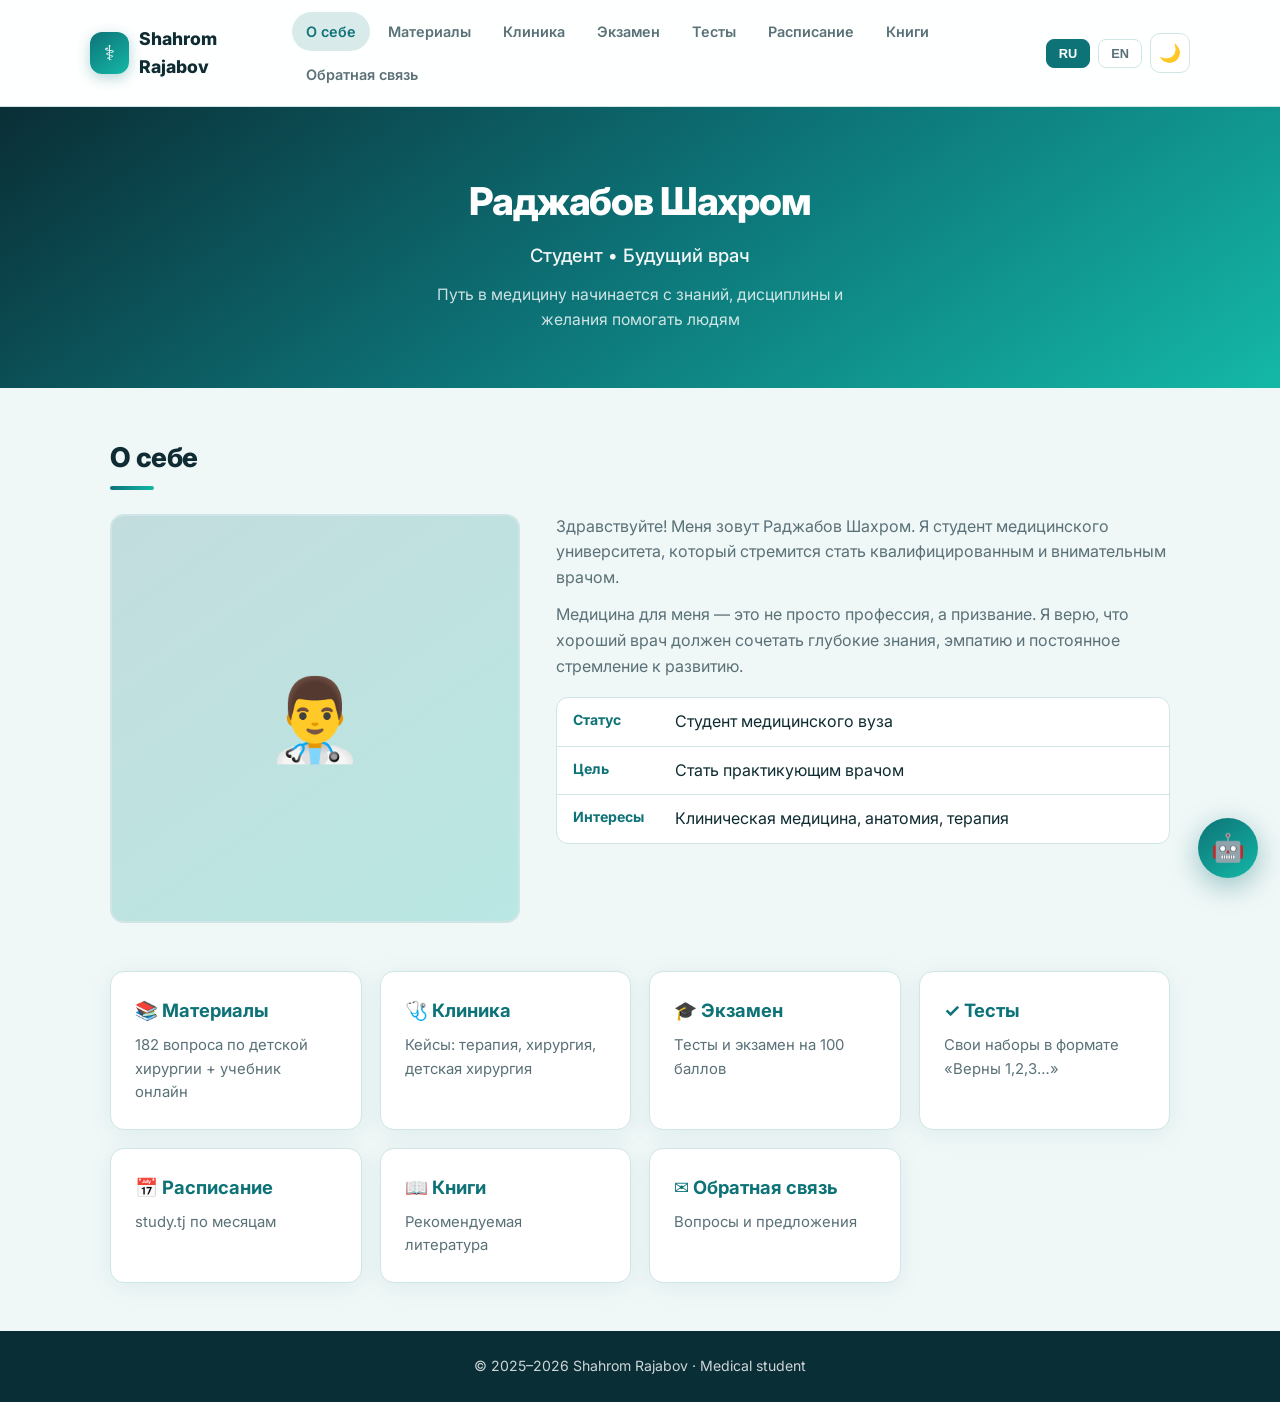
==== commit ab0e8cbe: "Add files via upload" ====
--- a/index.html
+++ b/index.html
@@ -394,7 +394,11 @@
       <nav class="nav" id="nav">
       <a href="index.html" class="active" data-i18n="about">О себе</a>
       <a href="materials.html" class="" data-i18n="materials">Материалы</a>
-      <a href="books.html" class="" data-i18n="books">Книги</a>
+        <a href="clinical.html">Клиника</a>
+      <a href="exam.html">Экзамен</a>
+        <a href="tests.html">Тесты</a>
+        <a href="schedule.html">Расписание</a>
+        <a href="books.html" class="" data-i18n="books">Книги</a>
       <a href="contact.html" class="" data-i18n="contact">Обратная связь</a>
     </nav>
       <div class="header-actions">
@@ -432,9 +436,13 @@
 <section class="section" style="padding-top:0">
   <div class="container">
     <div class="grid-3">
-      <a href="materials.html" class="card"><h3>📚 <span data-i18n="materials">Материалы</span></h3><p>182 вопроса по детской хирургии + учебник онлайн</p></a>
-      <a href="books.html" class="card"><h3>📖 <span data-i18n="books">Книги</span></h3><p>Рекомендуемая литература</p></a>
-      <a href="contact.html" class="card"><h3>✉️ <span data-i18n="contact">Обратная связь</span></h3><p>Вопросы и предложения</p></a>
+      <a href="materials.html" class="card"><h3>📚 Материалы</h3><p>182 вопроса по детской хирургии + учебник онлайн</p></a>
+      <a href="clinical.html" class="card"><h3>🩺 Клиника</h3><p>Кейсы: терапия, хирургия, детская хирургия</p></a>
+      <a href="exam.html" class="card"><h3>🎓 Экзамен</h3><p>Тесты и экзамен на 100 баллов</p></a>
+      <a href="tests.html" class="card"><h3>✓ Тесты</h3><p>Свои наборы в формате «Верны 1,2,3…»</p></a>
+      <a href="schedule.html" class="card"><h3>📅 Расписание</h3><p>study.tj по месяцам</p></a>
+      <a href="books.html" class="card"><h3>📖 Книги</h3><p>Рекомендуемая литература</p></a>
+      <a href="contact.html" class="card"><h3>✉️ Обратная связь</h3><p>Вопросы и предложения</p></a>
     </div>
   </div>
 </section>
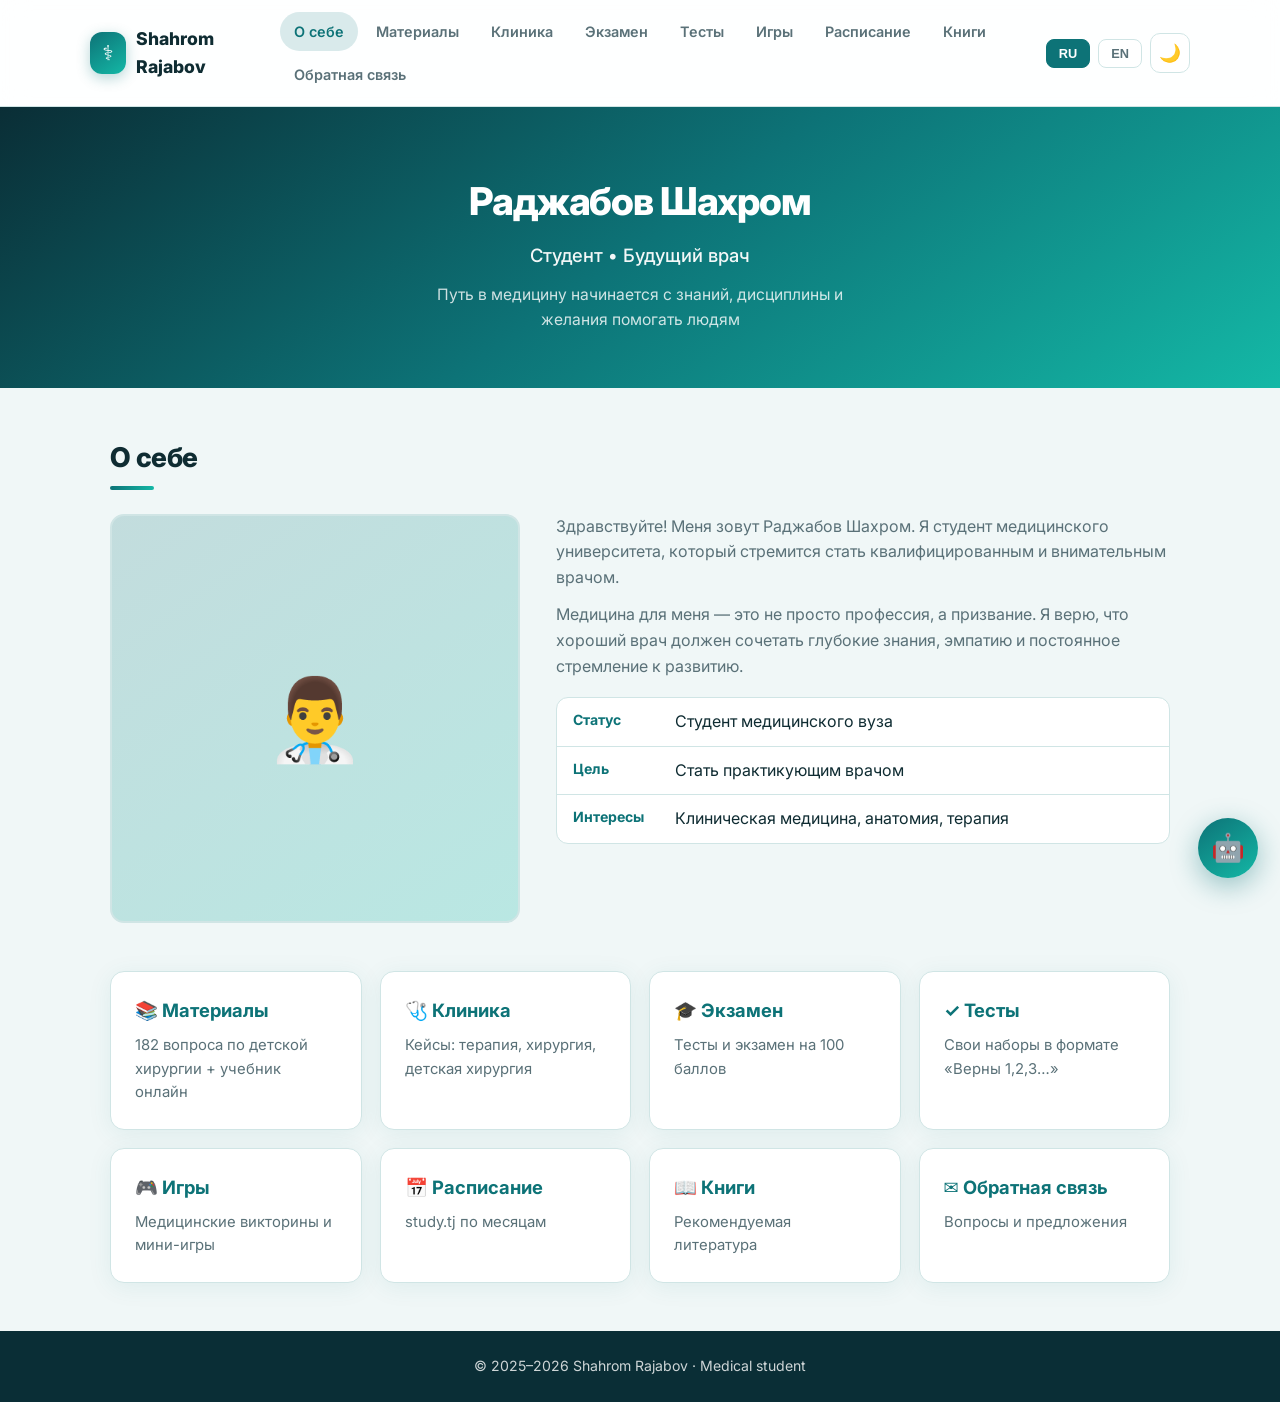
==== commit 5ff26fb4: "Add files via upload" ====
--- a/index.html
+++ b/index.html
@@ -397,6 +397,7 @@
         <a href="clinical.html">Клиника</a>
       <a href="exam.html">Экзамен</a>
         <a href="tests.html">Тесты</a>
+        <a href="games.html">Игры</a>
         <a href="schedule.html">Расписание</a>
         <a href="books.html" class="" data-i18n="books">Книги</a>
       <a href="contact.html" class="" data-i18n="contact">Обратная связь</a>
@@ -440,6 +441,7 @@
       <a href="clinical.html" class="card"><h3>🩺 Клиника</h3><p>Кейсы: терапия, хирургия, детская хирургия</p></a>
       <a href="exam.html" class="card"><h3>🎓 Экзамен</h3><p>Тесты и экзамен на 100 баллов</p></a>
       <a href="tests.html" class="card"><h3>✓ Тесты</h3><p>Свои наборы в формате «Верны 1,2,3…»</p></a>
+      <a href="games.html" class="card"><h3>🎮 Игры</h3><p>Медицинские викторины и мини-игры</p></a>
       <a href="schedule.html" class="card"><h3>📅 Расписание</h3><p>study.tj по месяцам</p></a>
       <a href="books.html" class="card"><h3>📖 Книги</h3><p>Рекомендуемая литература</p></a>
       <a href="contact.html" class="card"><h3>✉️ Обратная связь</h3><p>Вопросы и предложения</p></a>
